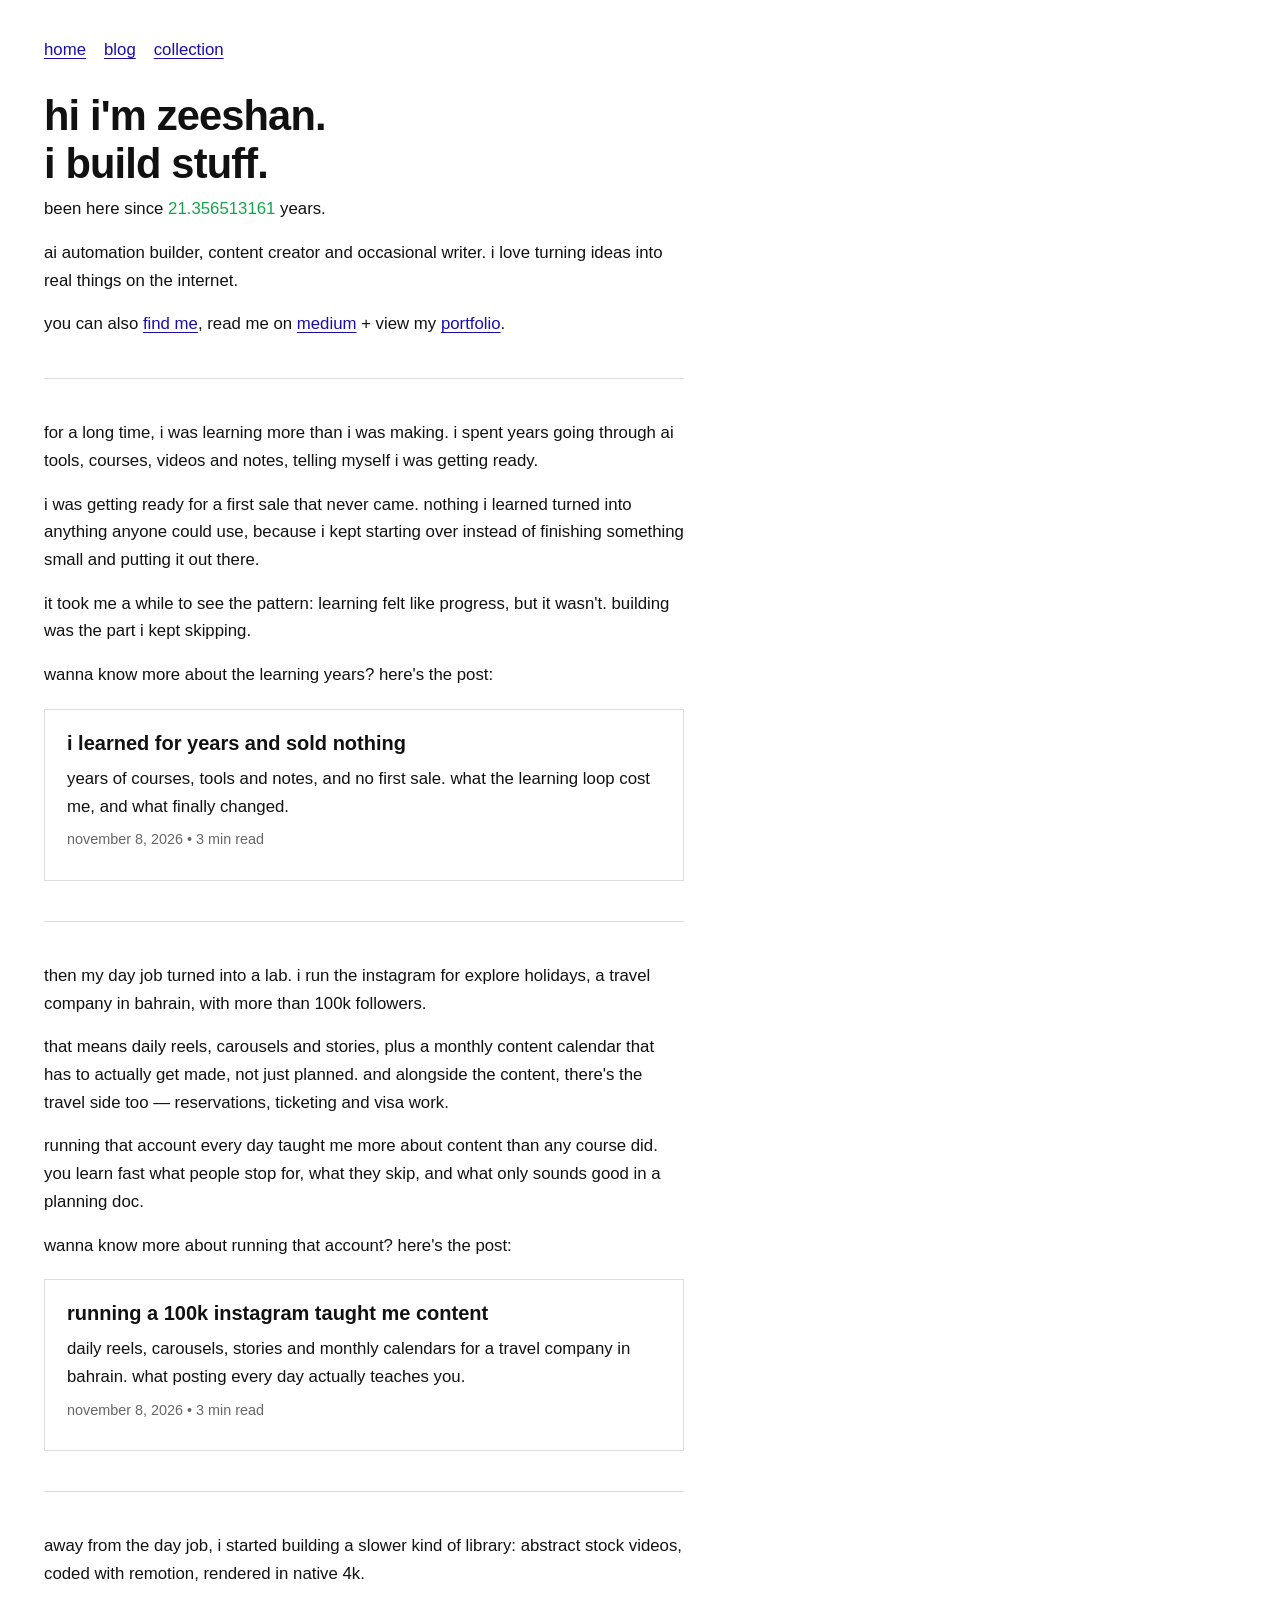
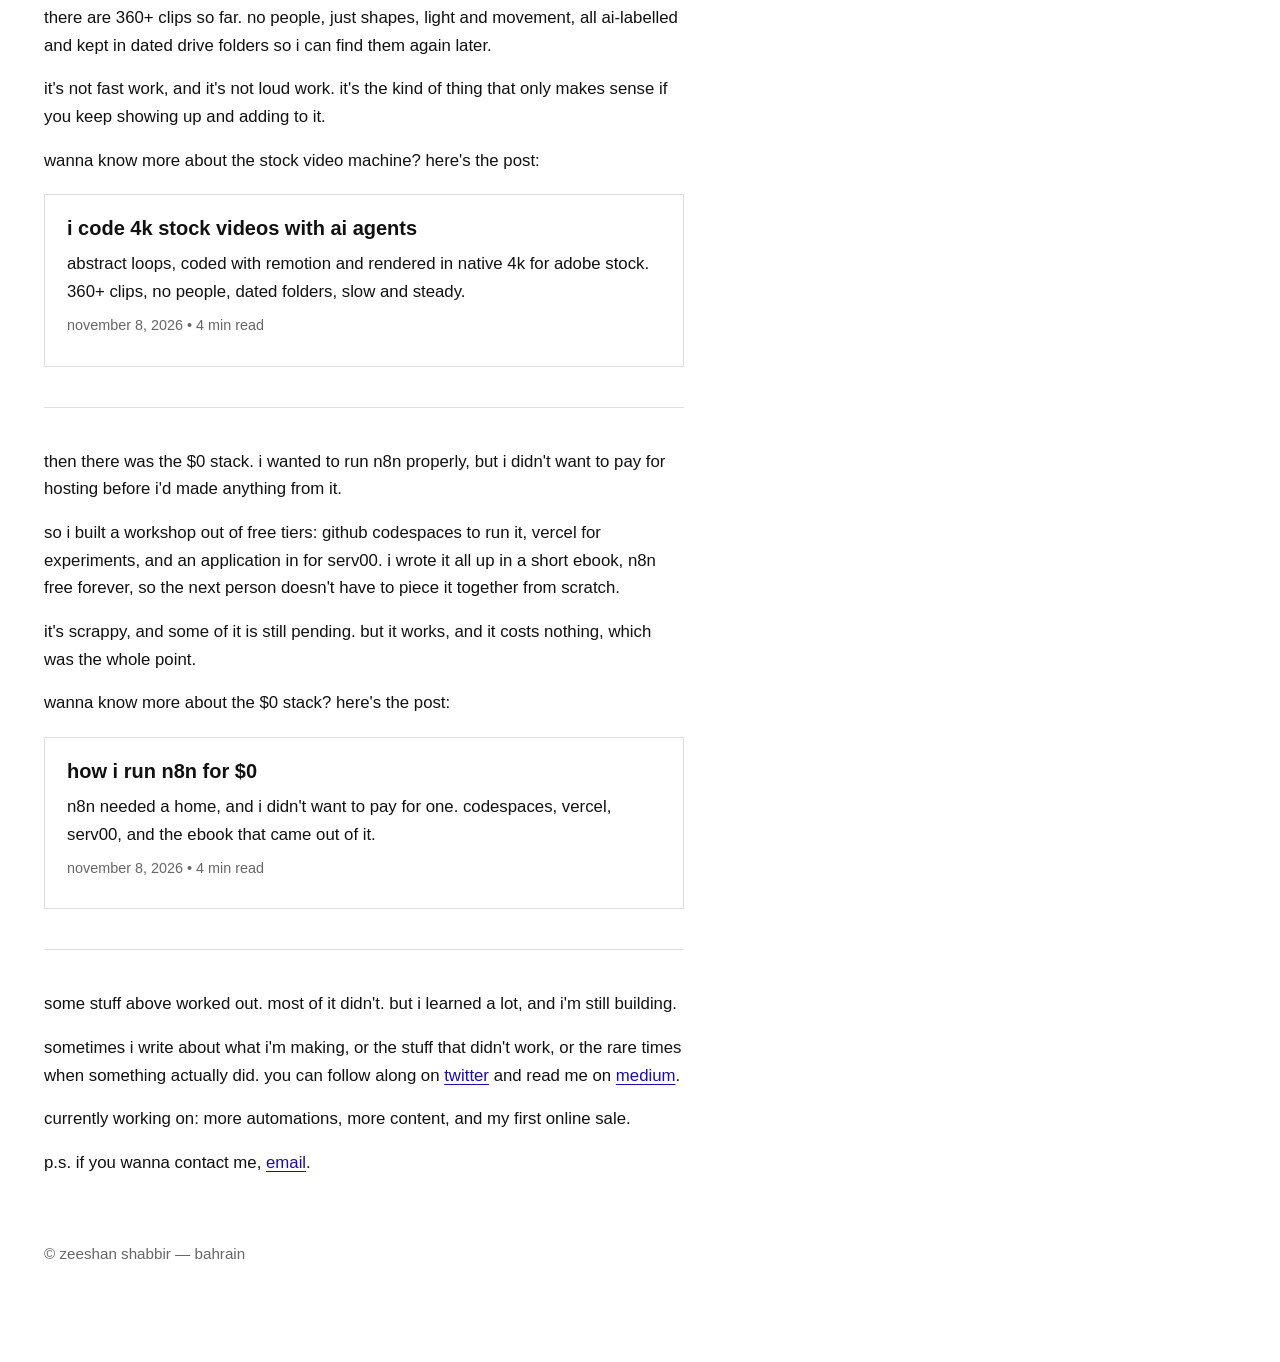
==== index.html @ 3b6a7f79 "Add Medium link (mzeesx.medium.com) to home find-me and contact lines Updated links to include Mediu" ====
<!DOCTYPE html>
<html lang="en">
<head>
<meta charset="utf-8">
<meta name="viewport" content="width=device-width, initial-scale=1">
<title>Zeeshan Shabbir — I build stuff.</title>
<meta name="description" content="Zeeshan Shabbir — ai automation builder, content creator and occasional writer. I love turning ideas into real things on the internet.">
<style>
body{margin:0;background:#fff;color:#111;font-family:-apple-system,BlinkMacSystemFont,"Segoe UI",Helvetica,Arial,sans-serif;line-height:1.65;}
nav{max-width:640px;padding:36px 24px 0 44px;font-size:1.05rem;}
nav a{color:#1a0dab;margin-right:18px;}
main{max-width:640px;padding:28px 24px 96px 44px;}
h1{font-size:2.6rem;line-height:1.15;margin:0 0 8px;letter-spacing:-0.02em;}
h2{font-size:1.25rem;margin:0 0 8px;line-height:1.35;}
p{margin:0 0 16px;font-size:1.05rem;}
a{color:#1a0dab;text-underline-offset:3px;}
a:hover{color:#555;}
.age{color:#16a34a;}
hr{border:none;border-top:1px solid #ddd;margin:40px 0;}
.card{display:block;border:1px solid #ddd;padding:20px 22px;margin:20px 0 8px;color:#111;text-decoration:none;}
.card:hover{border-color:#999;}
.card h2{margin:0 0 8px;}
.card p{margin:0 0 8px;}
.meta{color:#666;font-size:0.9rem;margin:0;}
footer{margin-top:64px;color:#666;font-size:0.95rem;}
@media(max-width:640px){nav,main{padding-left:24px;}}
</style>
</head>
<body>
<nav><a href="/">home</a><a href="/blog/">blog</a><a href="/collection/">collection</a></nav>
<main>
<h1>hi i'm zeeshan.<br>i build stuff.</h1>
<p>been here since <span class="age" id="age">21.277</span> years.</p>
<p>ai automation builder, content creator and occasional writer. i love turning ideas into real things on the internet.</p>
<p>you can also <a href="https://x.com/mzeesx">find me</a>, read me on <a href="https://mzeesx.medium.com">medium</a> + view my <a href="/collection/">portfolio</a>.</p>
<hr>
<p>for a long time, i was learning more than i was making. i spent years going through ai tools, courses, videos and notes, telling myself i was getting ready.</p>
<p>i was getting ready for a first sale that never came. nothing i learned turned into anything anyone could use, because i kept starting over instead of finishing something small and putting it out there.</p>
<p>it took me a while to see the pattern: learning felt like progress, but it wasn't. building was the part i kept skipping.</p>
<p>wanna know more about the learning years? here's the post:</p>
<a class="card" href="/blog/i-learned-for-years-and-sold-nothing/">
<h2>i learned for years and sold nothing</h2>
<p>years of courses, tools and notes, and no first sale. what the learning loop cost me, and what finally changed.</p>
<p class="meta">november 8, 2026 &bull; 3 min read</p>
</a>
<hr>
<p>then my day job turned into a lab. i run the instagram for explore holidays, a travel company in bahrain, with more than 100k followers.</p>
<p>that means daily reels, carousels and stories, plus a monthly content calendar that has to actually get made, not just planned. and alongside the content, there's the travel side too — reservations, ticketing and visa work.</p>
<p>running that account every day taught me more about content than any course did. you learn fast what people stop for, what they skip, and what only sounds good in a planning doc.</p>
<p>wanna know more about running that account? here's the post:</p>
<a class="card" href="/blog/running-a-100k-instagram-taught-me-content/">
<h2>running a 100k instagram taught me content</h2>
<p>daily reels, carousels, stories and monthly calendars for a travel company in bahrain. what posting every day actually teaches you.</p>
<p class="meta">november 8, 2026 &bull; 3 min read</p>
</a>
<hr>
<p>away from the day job, i started building a slower kind of library: abstract stock videos, coded with remotion, rendered in native 4k.</p>
<p>there are 360+ clips so far. no people, just shapes, light and movement, all ai-labelled and kept in dated drive folders so i can find them again later.</p>
<p>it's not fast work, and it's not loud work. it's the kind of thing that only makes sense if you keep showing up and adding to it.</p>
<p>wanna know more about the stock video machine? here's the post:</p>
<a class="card" href="/blog/i-code-4k-stock-videos-with-ai-agents/">
<h2>i code 4k stock videos with ai agents</h2>
<p>abstract loops, coded with remotion and rendered in native 4k for adobe stock. 360+ clips, no people, dated folders, slow and steady.</p>
<p class="meta">november 8, 2026 &bull; 4 min read</p>
</a>
<hr>
<p>then there was the $0 stack. i wanted to run n8n properly, but i didn't want to pay for hosting before i'd made anything from it.</p>
<p>so i built a workshop out of free tiers: github codespaces to run it, vercel for experiments, and an application in for serv00. i wrote it all up in a short ebook, n8n free forever, so the next person doesn't have to piece it together from scratch.</p>
<p>it's scrappy, and some of it is still pending. but it works, and it costs nothing, which was the whole point.</p>
<p>wanna know more about the $0 stack? here's the post:</p>
<a class="card" href="/blog/how-i-run-n8n-for-0/">
<h2>how i run n8n for $0</h2>
<p>n8n needed a home, and i didn't want to pay for one. codespaces, vercel, serv00, and the ebook that came out of it.</p>
<p class="meta">november 8, 2026 &bull; 4 min read</p>
</a>
<hr>
<p>some stuff above worked out. most of it didn't. but i learned a lot, and i'm still building.</p>
<p>sometimes i write about what i'm making, or the stuff that didn't work, or the rare times when something actually did. you can follow along on <a href="https://x.com/mzeesx">twitter</a> and read me on <a href="https://mzeesx.medium.com">medium</a>.</p>
<p>currently working on: more automations, more content, and my first online sale.</p>
<p>p.s. if you wanna contact me, <a href="mailto:collabwithmzeesx@gmail.com">email</a>.</p>
<footer>&copy; zeeshan shabbir &mdash; bahrain</footer>
</main>
<script>
var birth=new Date('2005-07-29T00:00:00');
function tick(){var y=(Date.now()-birth.getTime())/(1000*60*60*24*365.2425);document.getElementById('age').textContent=y.toFixed(9);}
tick();setInterval(tick,100);
</script>
</body>
</html>
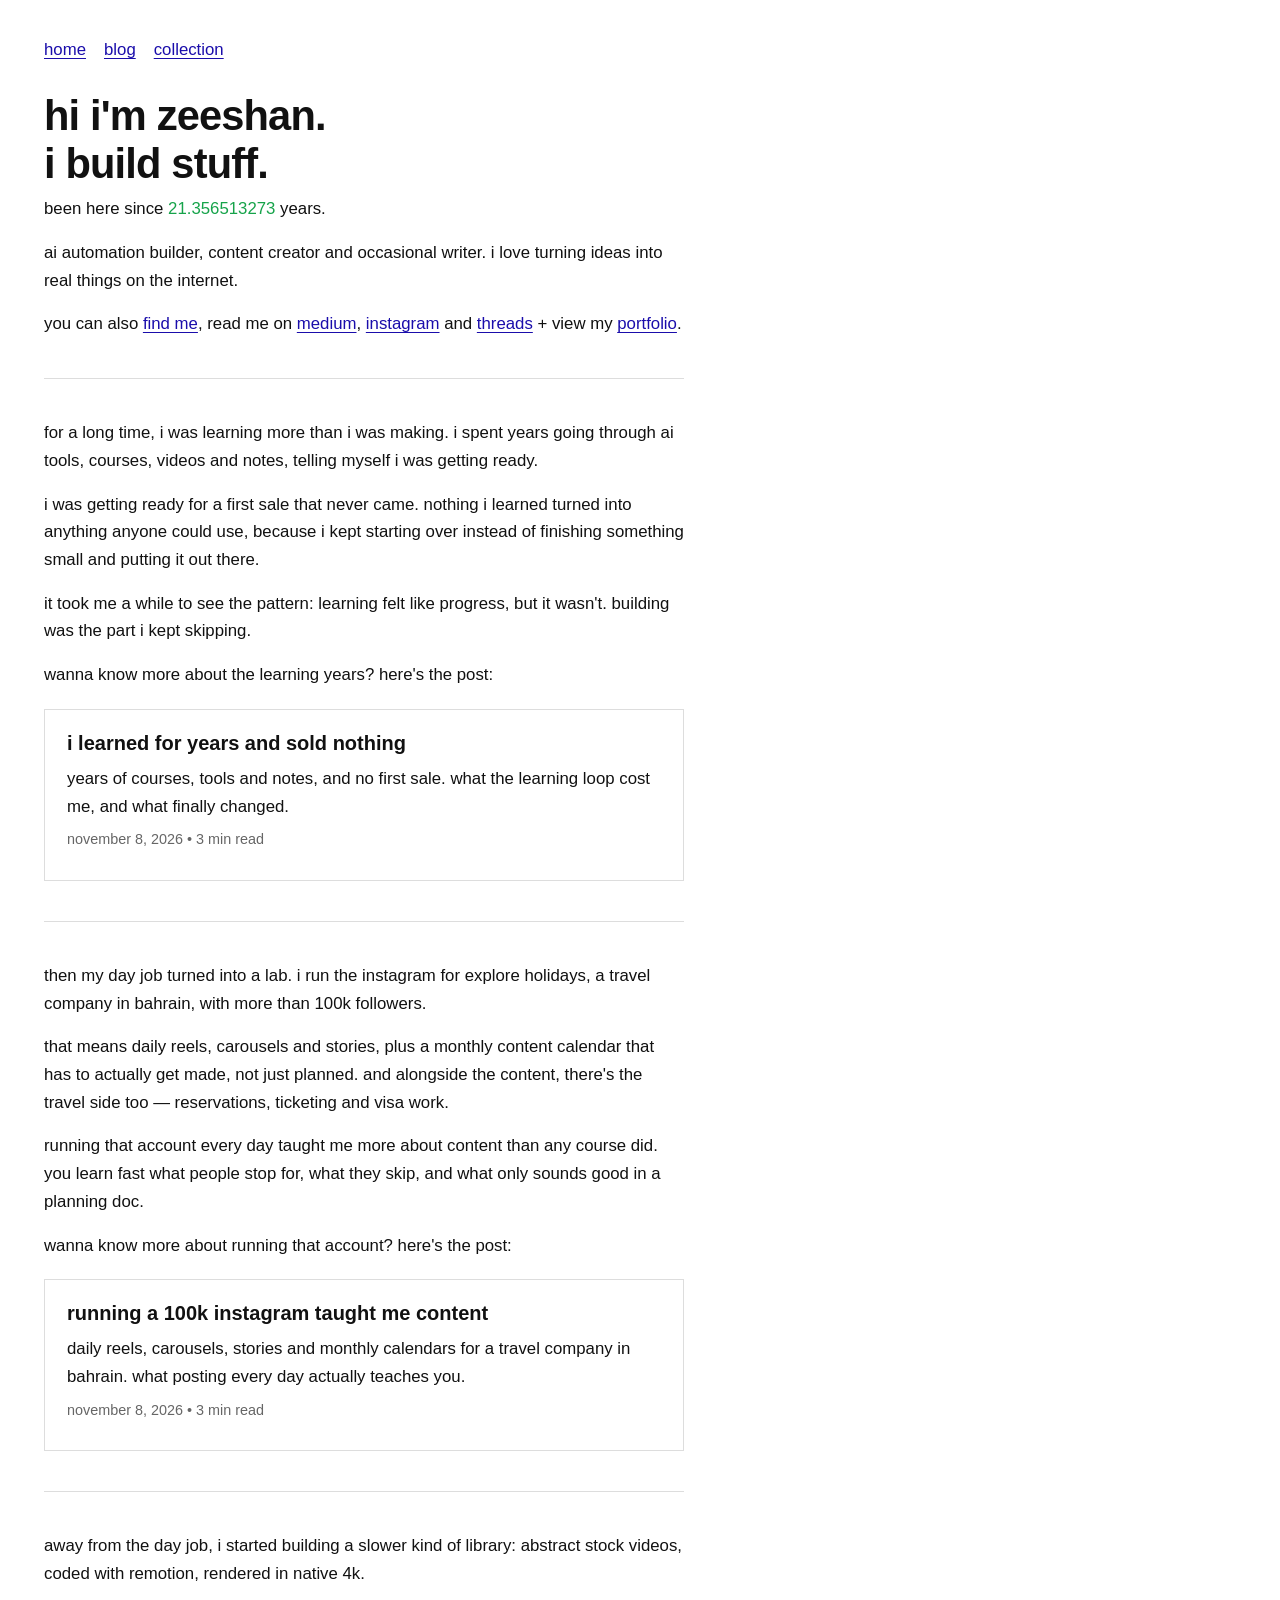
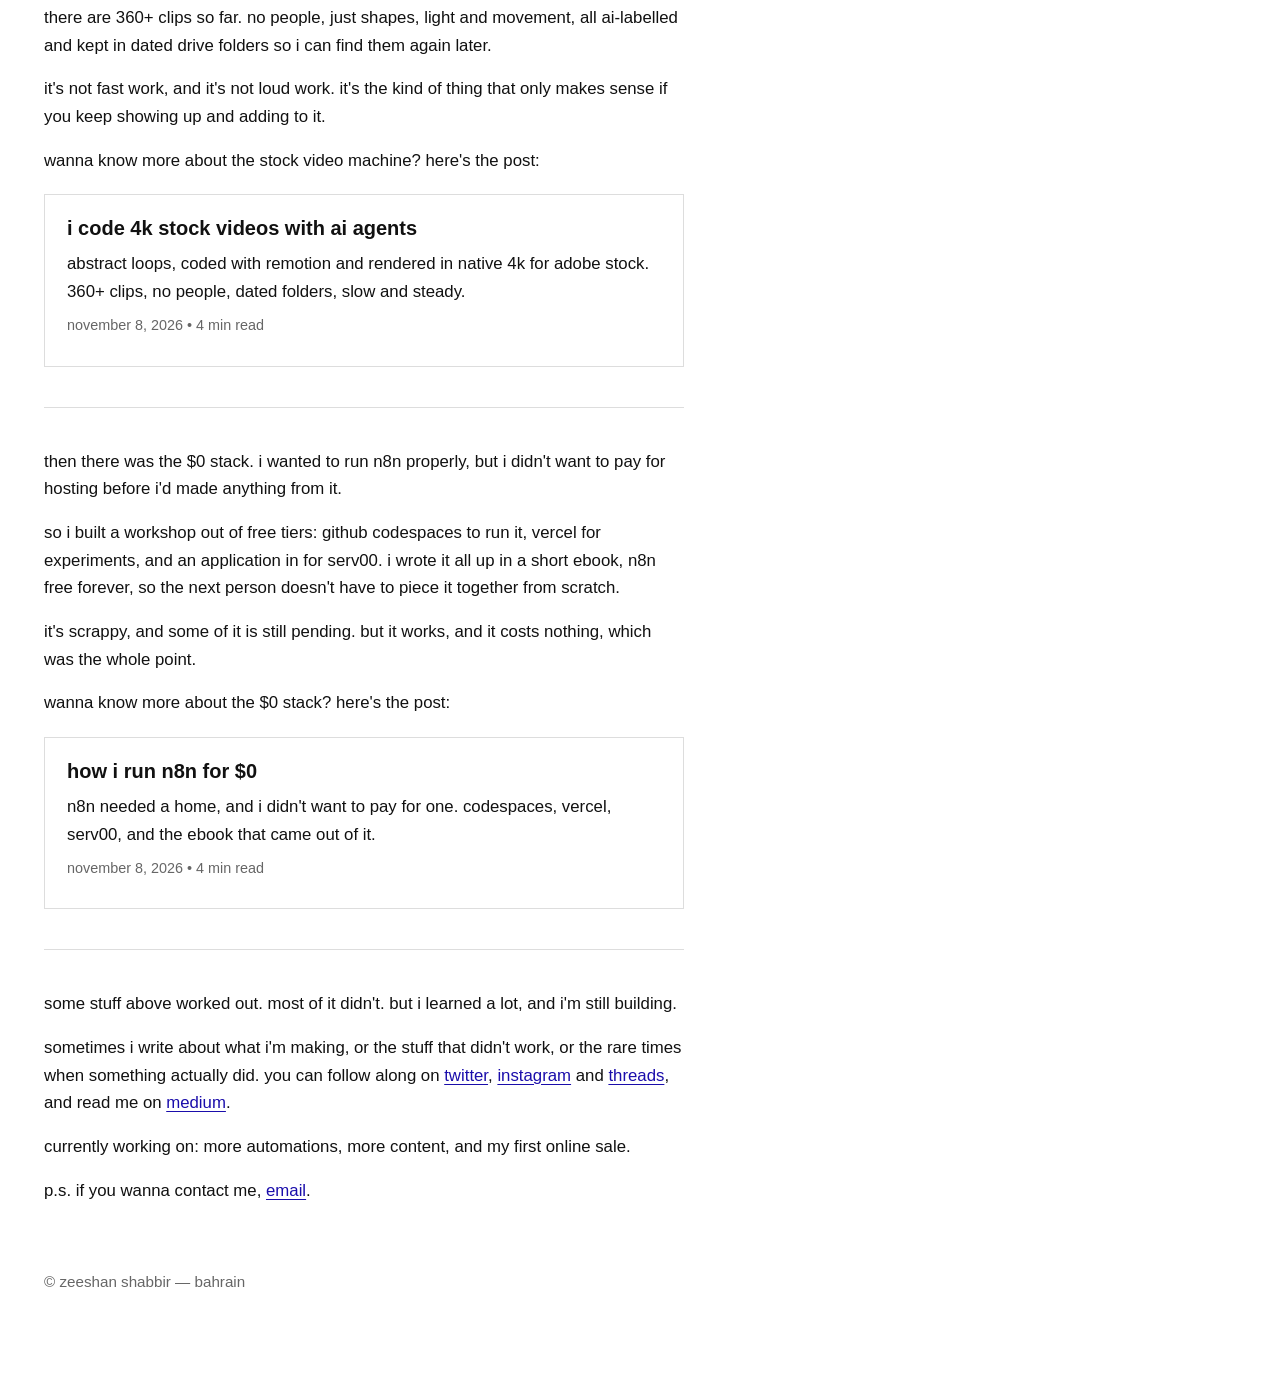
==== commit ca6a2367: "Add Instagram and Threads links to home find-me and follow lines Updated links in the content sectio" ====
--- a/index.html
+++ b/index.html
@@ -32,7 +32,7 @@
 <h1>hi i'm zeeshan.<br>i build stuff.</h1>
 <p>been here since <span class="age" id="age">21.277</span> years.</p>
 <p>ai automation builder, content creator and occasional writer. i love turning ideas into real things on the internet.</p>
-<p>you can also <a href="https://x.com/mzeesx">find me</a>, read me on <a href="https://mzeesx.medium.com">medium</a> + view my <a href="/collection/">portfolio</a>.</p>
+<p>you can also <a href="https://x.com/mzeesx">find me</a>, read me on <a href="https://mzeesx.medium.com">medium</a>, <a href="https://www.instagram.com/adrianvalethoughts">instagram</a> and <a href="https://www.threads.com/@adrianvalethoughts">threads</a> + view my <a href="/collection/">portfolio</a>.</p>
 <hr>
 <p>for a long time, i was learning more than i was making. i spent years going through ai tools, courses, videos and notes, telling myself i was getting ready.</p>
 <p>i was getting ready for a first sale that never came. nothing i learned turned into anything anyone could use, because i kept starting over instead of finishing something small and putting it out there.</p>
@@ -75,7 +75,7 @@
 </a>
 <hr>
 <p>some stuff above worked out. most of it didn't. but i learned a lot, and i'm still building.</p>
-<p>sometimes i write about what i'm making, or the stuff that didn't work, or the rare times when something actually did. you can follow along on <a href="https://x.com/mzeesx">twitter</a> and read me on <a href="https://mzeesx.medium.com">medium</a>.</p>
+<p>sometimes i write about what i'm making, or the stuff that didn't work, or the rare times when something actually did. you can follow along on <a href="https://x.com/mzeesx">twitter</a>, <a href="https://www.instagram.com/adrianvalethoughts">instagram</a> and <a href="https://www.threads.com/@adrianvalethoughts">threads</a>, and read me on <a href="https://mzeesx.medium.com">medium</a>.</p>
 <p>currently working on: more automations, more content, and my first online sale.</p>
 <p>p.s. if you wanna contact me, <a href="mailto:collabwithmzeesx@gmail.com">email</a>.</p>
 <footer>&copy; zeeshan shabbir &mdash; bahrain</footer>
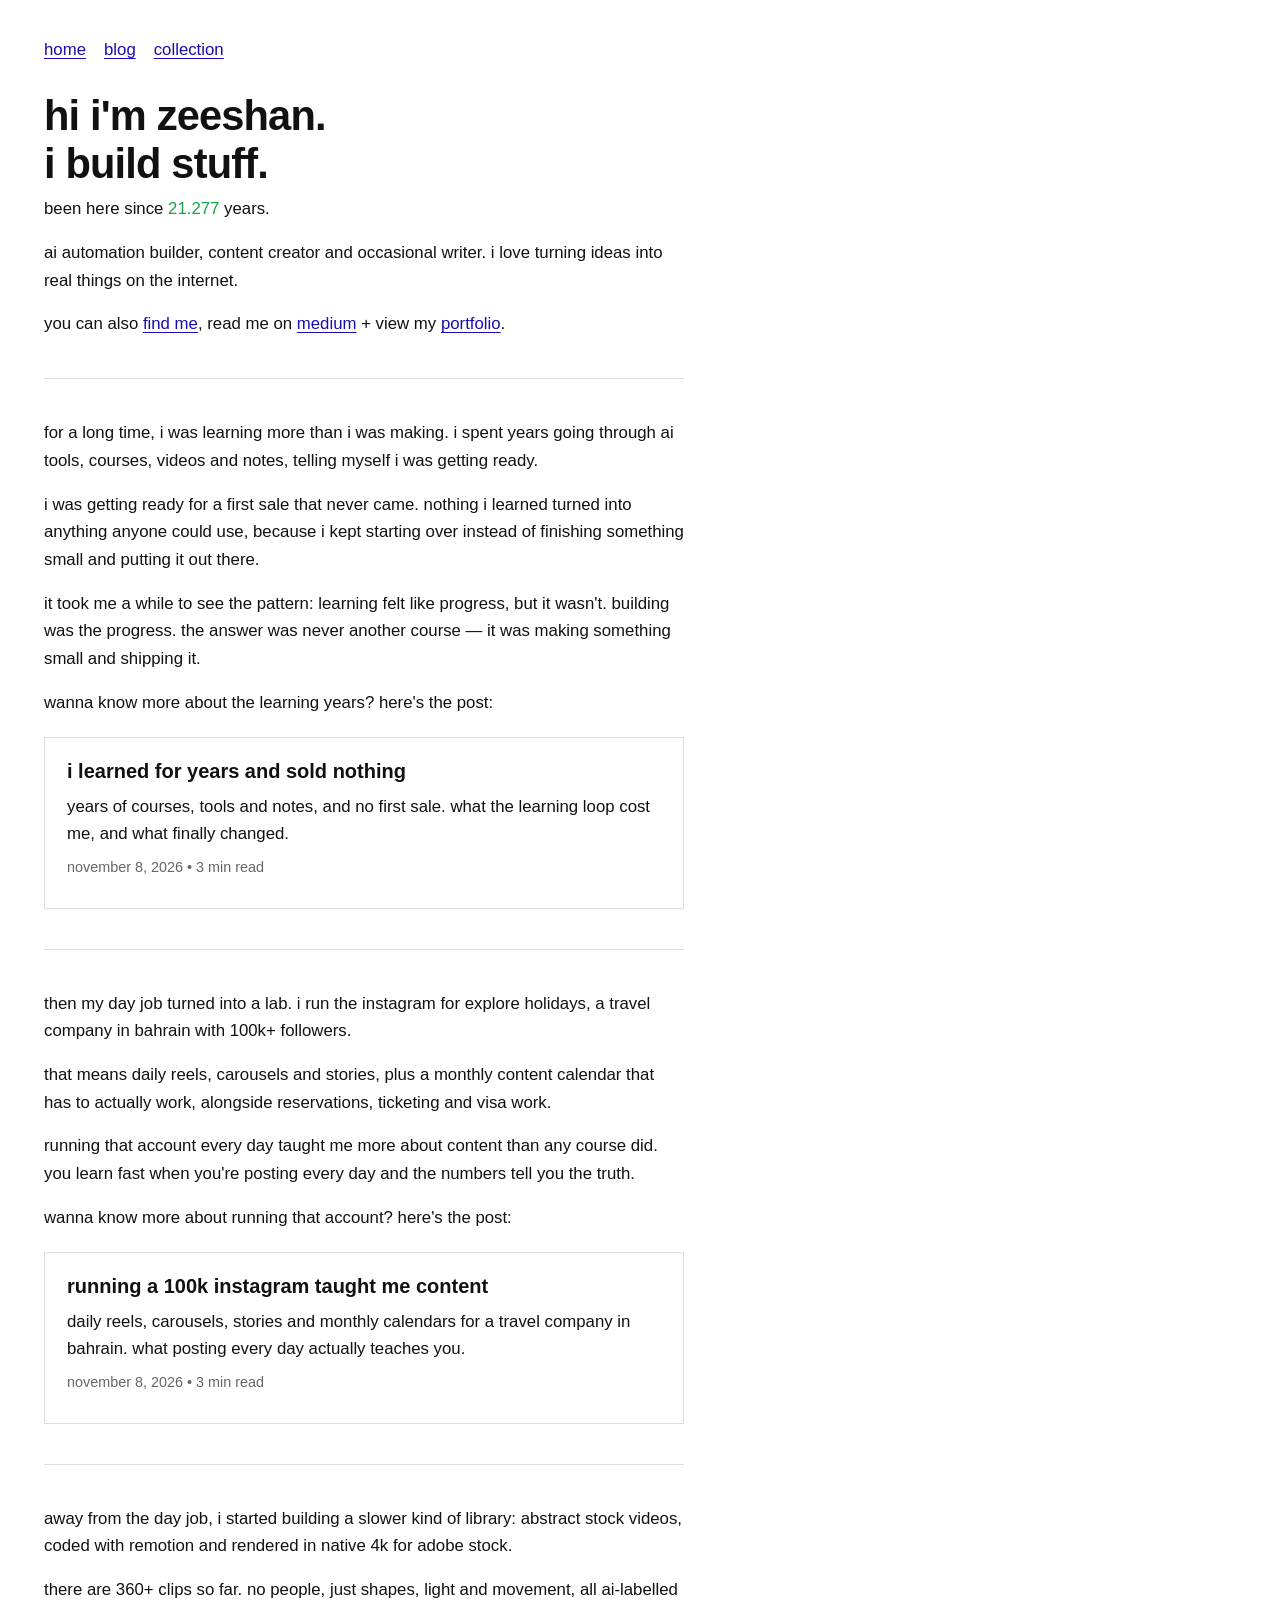
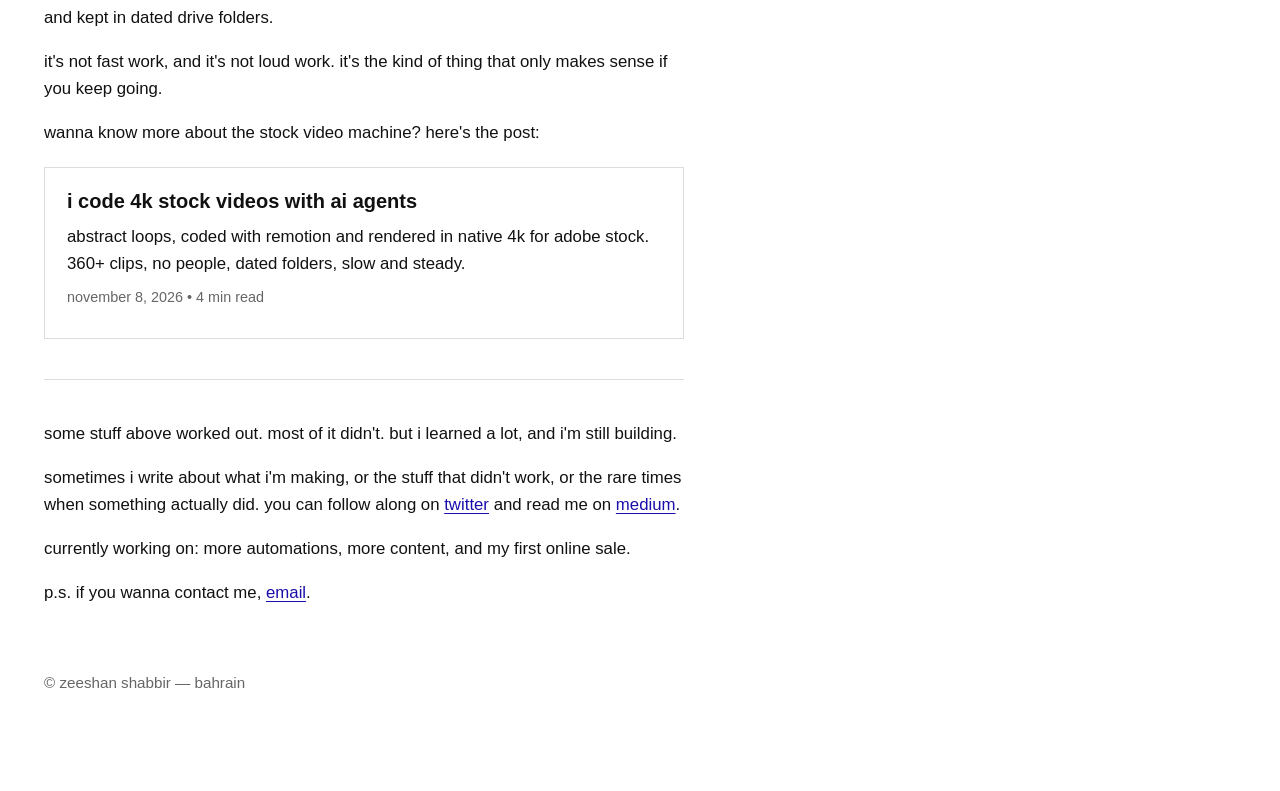
==== commit 39c1e55c: "Remove Instagram and Threads links from home page Updated HTML content and improved age calculation " ====
--- a/index.html
+++ b/index.html
@@ -5,6 +5,7 @@
 <meta name="viewport" content="width=device-width, initial-scale=1">
 <title>Zeeshan Shabbir — I build stuff.</title>
 <meta name="description" content="Zeeshan Shabbir — ai automation builder, content creator and occasional writer. I love turning ideas into real things on the internet.">
+<link rel="icon" type="image/svg+xml" href="/favicon.svg">
 <style>
 body{margin:0;background:#fff;color:#111;font-family:-apple-system,BlinkMacSystemFont,"Segoe UI",Helvetica,Arial,sans-serif;line-height:1.65;}
 nav{max-width:640px;padding:36px 24px 0 44px;font-size:1.05rem;}
@@ -32,11 +33,11 @@
 <h1>hi i'm zeeshan.<br>i build stuff.</h1>
 <p>been here since <span class="age" id="age">21.277</span> years.</p>
 <p>ai automation builder, content creator and occasional writer. i love turning ideas into real things on the internet.</p>
-<p>you can also <a href="https://x.com/mzeesx">find me</a>, read me on <a href="https://mzeesx.medium.com">medium</a>, <a href="https://www.instagram.com/adrianvalethoughts">instagram</a> and <a href="https://www.threads.com/@adrianvalethoughts">threads</a> + view my <a href="/collection/">portfolio</a>.</p>
+<p>you can also <a href="https://x.com/mzeesx">find me</a>, read me on <a href="https://mzeesx.medium.com">medium</a> + view my <a href="/collection/">portfolio</a>.</p>
 <hr>
 <p>for a long time, i was learning more than i was making. i spent years going through ai tools, courses, videos and notes, telling myself i was getting ready.</p>
 <p>i was getting ready for a first sale that never came. nothing i learned turned into anything anyone could use, because i kept starting over instead of finishing something small and putting it out there.</p>
-<p>it took me a while to see the pattern: learning felt like progress, but it wasn't. building was the part i kept skipping.</p>
+<p>it took me a while to see the pattern: learning felt like progress, but it wasn't. building was the progress. the answer was never another course — it was making something small and shipping it.</p>
 <p>wanna know more about the learning years? here's the post:</p>
 <a class="card" href="/blog/i-learned-for-years-and-sold-nothing/">
 <h2>i learned for years and sold nothing</h2>
@@ -44,9 +45,9 @@
 <p class="meta">november 8, 2026 &bull; 3 min read</p>
 </a>
 <hr>
-<p>then my day job turned into a lab. i run the instagram for explore holidays, a travel company in bahrain, with more than 100k followers.</p>
-<p>that means daily reels, carousels and stories, plus a monthly content calendar that has to actually get made, not just planned. and alongside the content, there's the travel side too — reservations, ticketing and visa work.</p>
-<p>running that account every day taught me more about content than any course did. you learn fast what people stop for, what they skip, and what only sounds good in a planning doc.</p>
+<p>then my day job turned into a lab. i run the instagram for explore holidays, a travel company in bahrain with 100k+ followers.</p>
+<p>that means daily reels, carousels and stories, plus a monthly content calendar that has to actually work, alongside reservations, ticketing and visa work.</p>
+<p>running that account every day taught me more about content than any course did. you learn fast when you're posting every day and the numbers tell you the truth.</p>
 <p>wanna know more about running that account? here's the post:</p>
 <a class="card" href="/blog/running-a-100k-instagram-taught-me-content/">
 <h2>running a 100k instagram taught me content</h2>
@@ -54,9 +55,9 @@
 <p class="meta">november 8, 2026 &bull; 3 min read</p>
 </a>
 <hr>
-<p>away from the day job, i started building a slower kind of library: abstract stock videos, coded with remotion, rendered in native 4k.</p>
-<p>there are 360+ clips so far. no people, just shapes, light and movement, all ai-labelled and kept in dated drive folders so i can find them again later.</p>
-<p>it's not fast work, and it's not loud work. it's the kind of thing that only makes sense if you keep showing up and adding to it.</p>
+<p>away from the day job, i started building a slower kind of library: abstract stock videos, coded with remotion and rendered in native 4k for adobe stock.</p>
+<p>there are 360+ clips so far. no people, just shapes, light and movement, all ai-labelled and kept in dated drive folders.</p>
+<p>it's not fast work, and it's not loud work. it's the kind of thing that only makes sense if you keep going.</p>
 <p>wanna know more about the stock video machine? here's the post:</p>
 <a class="card" href="/blog/i-code-4k-stock-videos-with-ai-agents/">
 <h2>i code 4k stock videos with ai agents</h2>
@@ -64,26 +65,16 @@
 <p class="meta">november 8, 2026 &bull; 4 min read</p>
 </a>
 <hr>
-<p>then there was the $0 stack. i wanted to run n8n properly, but i didn't want to pay for hosting before i'd made anything from it.</p>
-<p>so i built a workshop out of free tiers: github codespaces to run it, vercel for experiments, and an application in for serv00. i wrote it all up in a short ebook, n8n free forever, so the next person doesn't have to piece it together from scratch.</p>
-<p>it's scrappy, and some of it is still pending. but it works, and it costs nothing, which was the whole point.</p>
-<p>wanna know more about the $0 stack? here's the post:</p>
-<a class="card" href="/blog/how-i-run-n8n-for-0/">
-<h2>how i run n8n for $0</h2>
-<p>n8n needed a home, and i didn't want to pay for one. codespaces, vercel, serv00, and the ebook that came out of it.</p>
-<p class="meta">november 8, 2026 &bull; 4 min read</p>
-</a>
-<hr>
 <p>some stuff above worked out. most of it didn't. but i learned a lot, and i'm still building.</p>
-<p>sometimes i write about what i'm making, or the stuff that didn't work, or the rare times when something actually did. you can follow along on <a href="https://x.com/mzeesx">twitter</a>, <a href="https://www.instagram.com/adrianvalethoughts">instagram</a> and <a href="https://www.threads.com/@adrianvalethoughts">threads</a>, and read me on <a href="https://mzeesx.medium.com">medium</a>.</p>
+<p>sometimes i write about what i'm making, or the stuff that didn't work, or the rare times when something actually did. you can follow along on <a href="https://x.com/mzeesx">twitter</a> and read me on <a href="https://mzeesx.medium.com">medium</a>.</p>
 <p>currently working on: more automations, more content, and my first online sale.</p>
 <p>p.s. if you wanna contact me, <a href="mailto:collabwithmzeesx@gmail.com">email</a>.</p>
 <footer>&copy; zeeshan shabbir &mdash; bahrain</footer>
 </main>
 <script>
-var birth=new Date('2005-07-29T00:00:00');
-function tick(){var y=(Date.now()-birth.getTime())/(1000*60*60*24*365.2425);document.getElementById('age').textContent=y.toFixed(9);}
-tick();setInterval(tick,100);
+const start=Date.now();
+function tick(){const years=(Date.now()-start)/31557600000+21.277;document.getElementById('age').textContent=years.toFixed(3);}
+tick();setInterval(tick,50);
 </script>
 </body>
 </html>
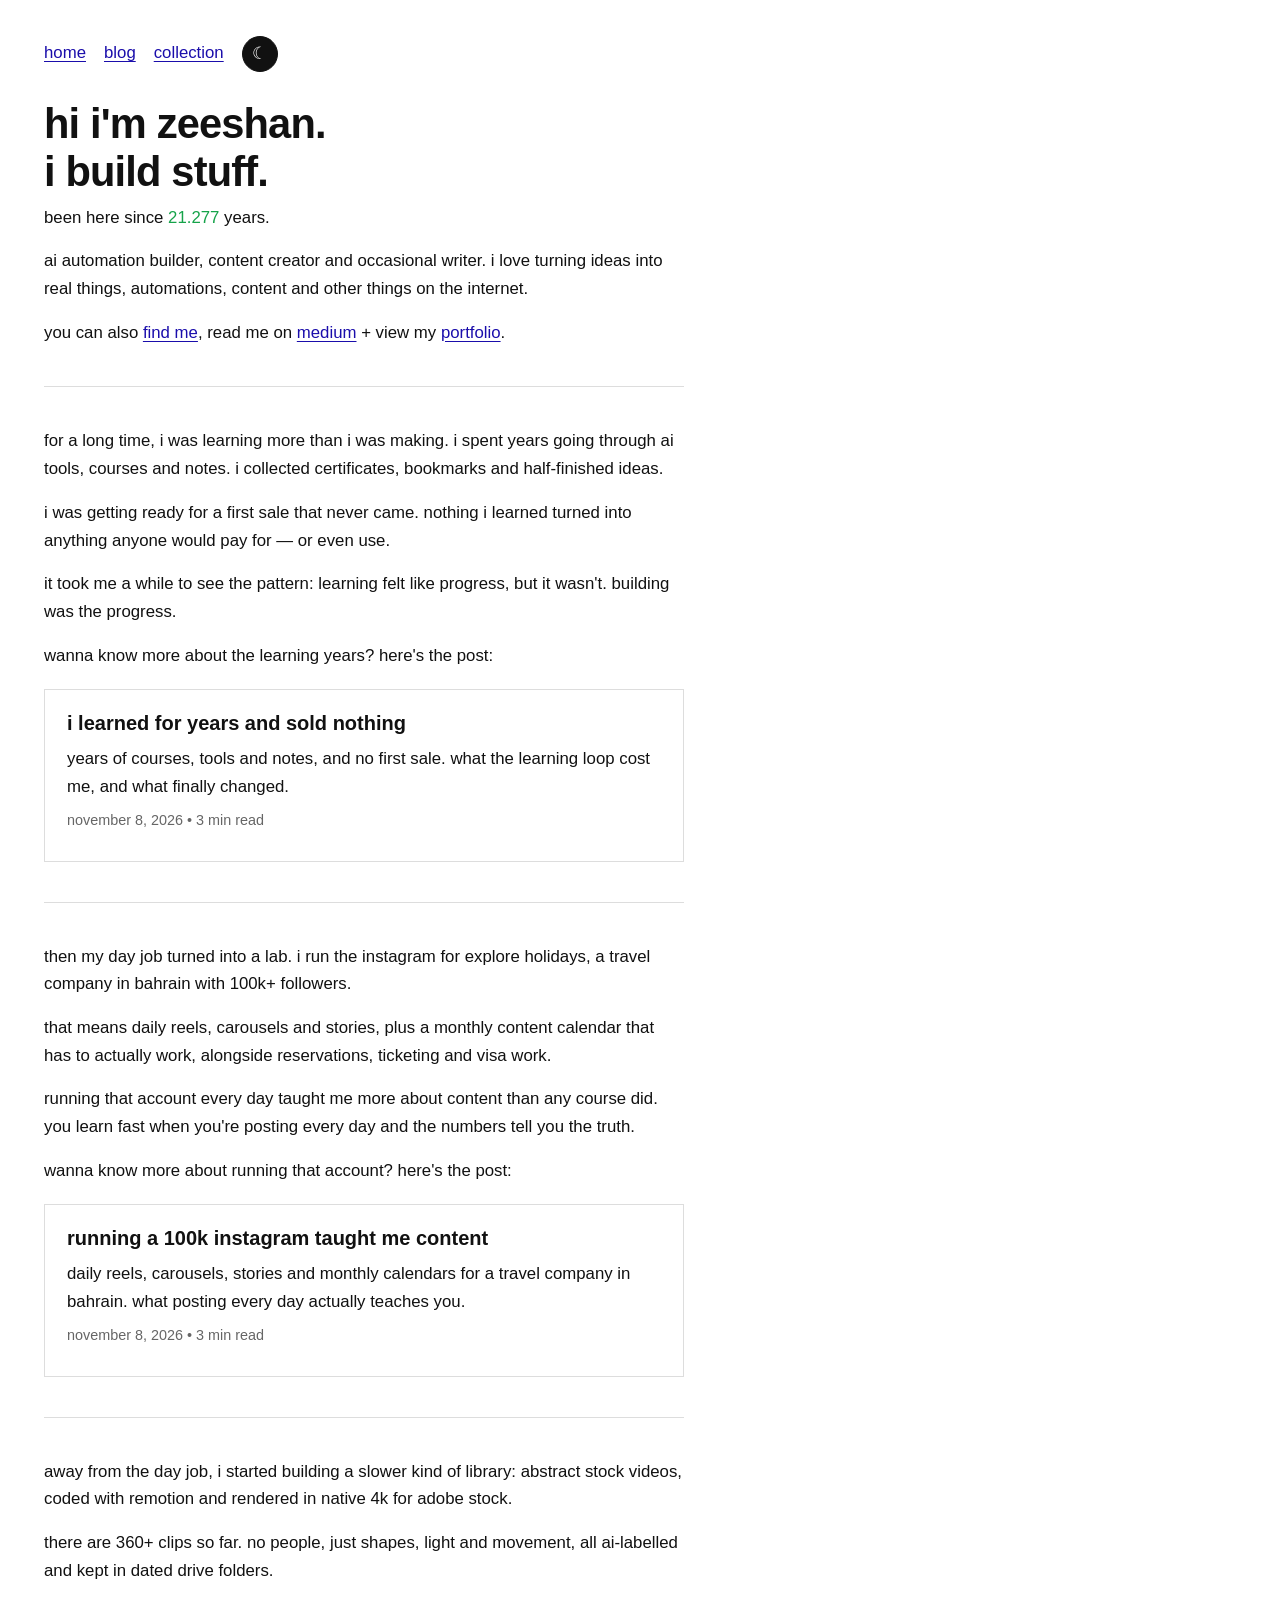
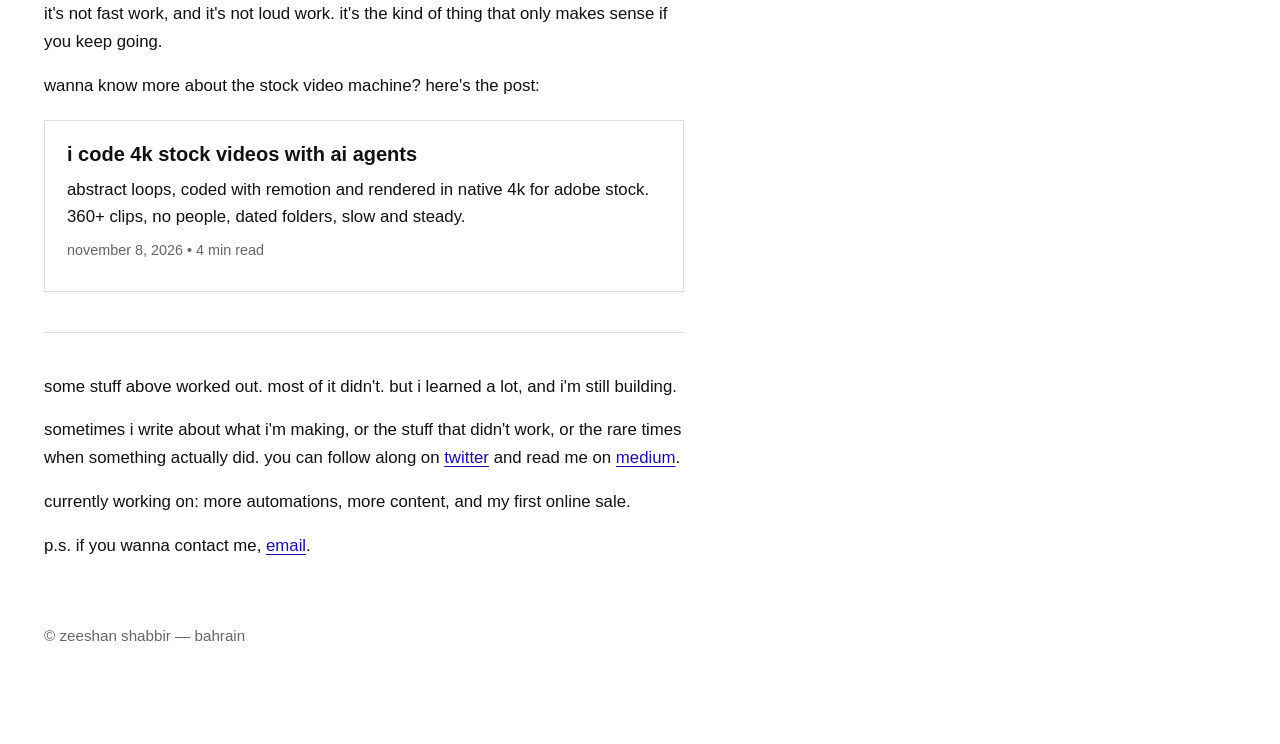
==== commit 68018984: "Add dark mode to home page (shared style.css, theme.js, nav toggle) Updated meta tags for charset an" ====
--- a/index.html
+++ b/index.html
@@ -1,43 +1,25 @@
 <!DOCTYPE html>
 <html lang="en">
 <head>
-<meta charset="utf-8">
-<meta name="viewport" content="width=device-width, initial-scale=1">
+<meta charset="UTF-8">
+<meta name="viewport" content="width=device-width, initial-scale=1.0">
 <title>Zeeshan Shabbir — I build stuff.</title>
-<meta name="description" content="Zeeshan Shabbir — ai automation builder, content creator and occasional writer. I love turning ideas into real things on the internet.">
+<meta name="description" content="Zeeshan Shabbir — AI automation builder and content creator.">
 <link rel="icon" type="image/svg+xml" href="/favicon.svg">
-<style>
-body{margin:0;background:#fff;color:#111;font-family:-apple-system,BlinkMacSystemFont,"Segoe UI",Helvetica,Arial,sans-serif;line-height:1.65;}
-nav{max-width:640px;padding:36px 24px 0 44px;font-size:1.05rem;}
-nav a{color:#1a0dab;margin-right:18px;}
-main{max-width:640px;padding:28px 24px 96px 44px;}
-h1{font-size:2.6rem;line-height:1.15;margin:0 0 8px;letter-spacing:-0.02em;}
-h2{font-size:1.25rem;margin:0 0 8px;line-height:1.35;}
-p{margin:0 0 16px;font-size:1.05rem;}
-a{color:#1a0dab;text-underline-offset:3px;}
-a:hover{color:#555;}
-.age{color:#16a34a;}
-hr{border:none;border-top:1px solid #ddd;margin:40px 0;}
-.card{display:block;border:1px solid #ddd;padding:20px 22px;margin:20px 0 8px;color:#111;text-decoration:none;}
-.card:hover{border-color:#999;}
-.card h2{margin:0 0 8px;}
-.card p{margin:0 0 8px;}
-.meta{color:#666;font-size:0.9rem;margin:0;}
-footer{margin-top:64px;color:#666;font-size:0.95rem;}
-@media(max-width:640px){nav,main{padding-left:24px;}}
-</style>
+<link rel="stylesheet" href="/style.css">
+<script src="/theme.js"></script>
 </head>
 <body>
-<nav><a href="/">home</a><a href="/blog/">blog</a><a href="/collection/">collection</a></nav>
+<nav><a href="/">home</a><a href="/blog/">blog</a><a href="/collection/">collection</a><button id="theme-toggle" class="theme-toggle" type="button" aria-label="Switch to dark mode">&#9786;</button></nav>
 <main>
 <h1>hi i'm zeeshan.<br>i build stuff.</h1>
 <p>been here since <span class="age" id="age">21.277</span> years.</p>
-<p>ai automation builder, content creator and occasional writer. i love turning ideas into real things on the internet.</p>
+<p>ai automation builder, content creator and occasional writer. i love turning ideas into real things, automations, content and other things on the internet.</p>
 <p>you can also <a href="https://x.com/mzeesx">find me</a>, read me on <a href="https://mzeesx.medium.com">medium</a> + view my <a href="/collection/">portfolio</a>.</p>
 <hr>
-<p>for a long time, i was learning more than i was making. i spent years going through ai tools, courses, videos and notes, telling myself i was getting ready.</p>
-<p>i was getting ready for a first sale that never came. nothing i learned turned into anything anyone could use, because i kept starting over instead of finishing something small and putting it out there.</p>
-<p>it took me a while to see the pattern: learning felt like progress, but it wasn't. building was the progress. the answer was never another course — it was making something small and shipping it.</p>
+<p>for a long time, i was learning more than i was making. i spent years going through ai tools, courses and notes. i collected certificates, bookmarks and half-finished ideas.</p>
+<p>i was getting ready for a first sale that never came. nothing i learned turned into anything anyone would pay for — or even use.</p>
+<p>it took me a while to see the pattern: learning felt like progress, but it wasn't. building was the progress.</p>
 <p>wanna know more about the learning years? here's the post:</p>
 <a class="card" href="/blog/i-learned-for-years-and-sold-nothing/">
 <h2>i learned for years and sold nothing</h2>
--- a/style.css
+++ b/style.css
@@ -0,0 +1,90 @@
+/* Shared styles — light by default, dark via prefers-color-scheme or the manual toggle (theme.js). */
+:root {
+  color-scheme: light;
+  --bg: #fff;
+  --text: #111;
+  --link: #1a0dab;
+  --link-hover: #555;
+  --muted: #666;
+  --border: #ddd;
+  --card-hover-border: #999;
+  --age: #16a34a;
+  --toggle-bg: #111;
+  --toggle-text: #fff;
+  --toggle-border: #111;
+  --toggle-hover-bg: #333;
+}
+@media (prefers-color-scheme: dark) {
+  :root {
+    color-scheme: dark;
+    --bg: #0a0a0a;
+    --text: #ededed;
+    --link: #8ab4f8;
+    --link-hover: #d0d0d0;
+    --muted: #a8a8a8;
+    --border: #2e2e2e;
+    --card-hover-border: #777;
+    --age: #4ade80;
+    --toggle-bg: #f2f2f2;
+    --toggle-text: #111;
+    --toggle-border: #f2f2f2;
+    --toggle-hover-bg: #fff;
+  }
+}
+/* A saved choice (data-theme, set by theme.js) wins over the system preference. */
+:root[data-theme="light"] {
+  color-scheme: light;
+  --bg: #fff;
+  --text: #111;
+  --link: #1a0dab;
+  --link-hover: #555;
+  --muted: #666;
+  --border: #ddd;
+  --card-hover-border: #999;
+  --age: #16a34a;
+  --toggle-bg: #111;
+  --toggle-text: #fff;
+  --toggle-border: #111;
+  --toggle-hover-bg: #333;
+}
+:root[data-theme="dark"] {
+  color-scheme: dark;
+  --bg: #0a0a0a;
+  --text: #ededed;
+  --link: #8ab4f8;
+  --link-hover: #d0d0d0;
+  --muted: #a8a8a8;
+  --border: #2e2e2e;
+  --card-hover-border: #777;
+  --age: #4ade80;
+  --toggle-bg: #f2f2f2;
+  --toggle-text: #111;
+  --toggle-border: #f2f2f2;
+  --toggle-hover-bg: #fff;
+}
+body{margin:0;background:var(--bg);color:var(--text);font-family:-apple-system,BlinkMacSystemFont,"Segoe UI",Helvetica,Arial,sans-serif;line-height:1.65;}
+nav{max-width:640px;padding:36px 24px 0 44px;font-size:1.05rem;}
+nav a{color:var(--link);margin-right:18px;}
+main{max-width:640px;padding:28px 24px 96px 44px;}
+h1{font-size:2.6rem;line-height:1.15;margin:0 0 8px;letter-spacing:-0.02em;}
+h2{font-size:1.25rem;margin:0 0 8px;line-height:1.35;}
+p{margin:0 0 16px;font-size:1.05rem;}
+a{color:var(--link);text-underline-offset:3px;}
+a:hover{color:var(--link-hover);}
+.age{color:var(--age);}
+hr{border:none;border-top:1px solid var(--border);margin:40px 0;}
+.card{display:block;border:1px solid var(--border);padding:20px 22px;margin:20px 0 8px;color:var(--text);text-decoration:none;}
+.card:hover{border-color:var(--card-hover-border);}
+.card h2{margin:0 0 8px;}
+.card p{margin:0 0 8px;}
+.meta{color:var(--muted);font-size:0.9rem;margin:0;}
+.item{border-top:1px solid var(--border);padding:20px 0;}
+.item:first-of-type{border-top:none;}
+.tag{color:var(--muted);font-size:0.9rem;}
+footer{margin-top:64px;color:var(--muted);font-size:0.95rem;}
+/* Theme toggle: a round, filled button that is dark in light mode and light in dark mode, so it stays clearly visible in both. It always shows the opposite-mode icon: moon in light mode, sun in dark mode. */
+.theme-toggle{display:inline-flex;align-items:center;justify-content:center;width:36px;height:36px;padding:0;border:1px solid var(--toggle-border);border-radius:999px;background:var(--toggle-bg);color:var(--toggle-text);font-size:1.05rem;line-height:1;cursor:pointer;vertical-align:middle;transition:background-color .15s ease,color .15s ease,transform .1s ease;}
+.theme-toggle:hover{background:var(--toggle-hover-bg);}
+.theme-toggle:focus-visible{outline:2px solid var(--link);outline-offset:2px;}
+.theme-toggle:active{transform:scale(.95);}
+@media(max-width:640px){nav,main{padding-left:24px;}}
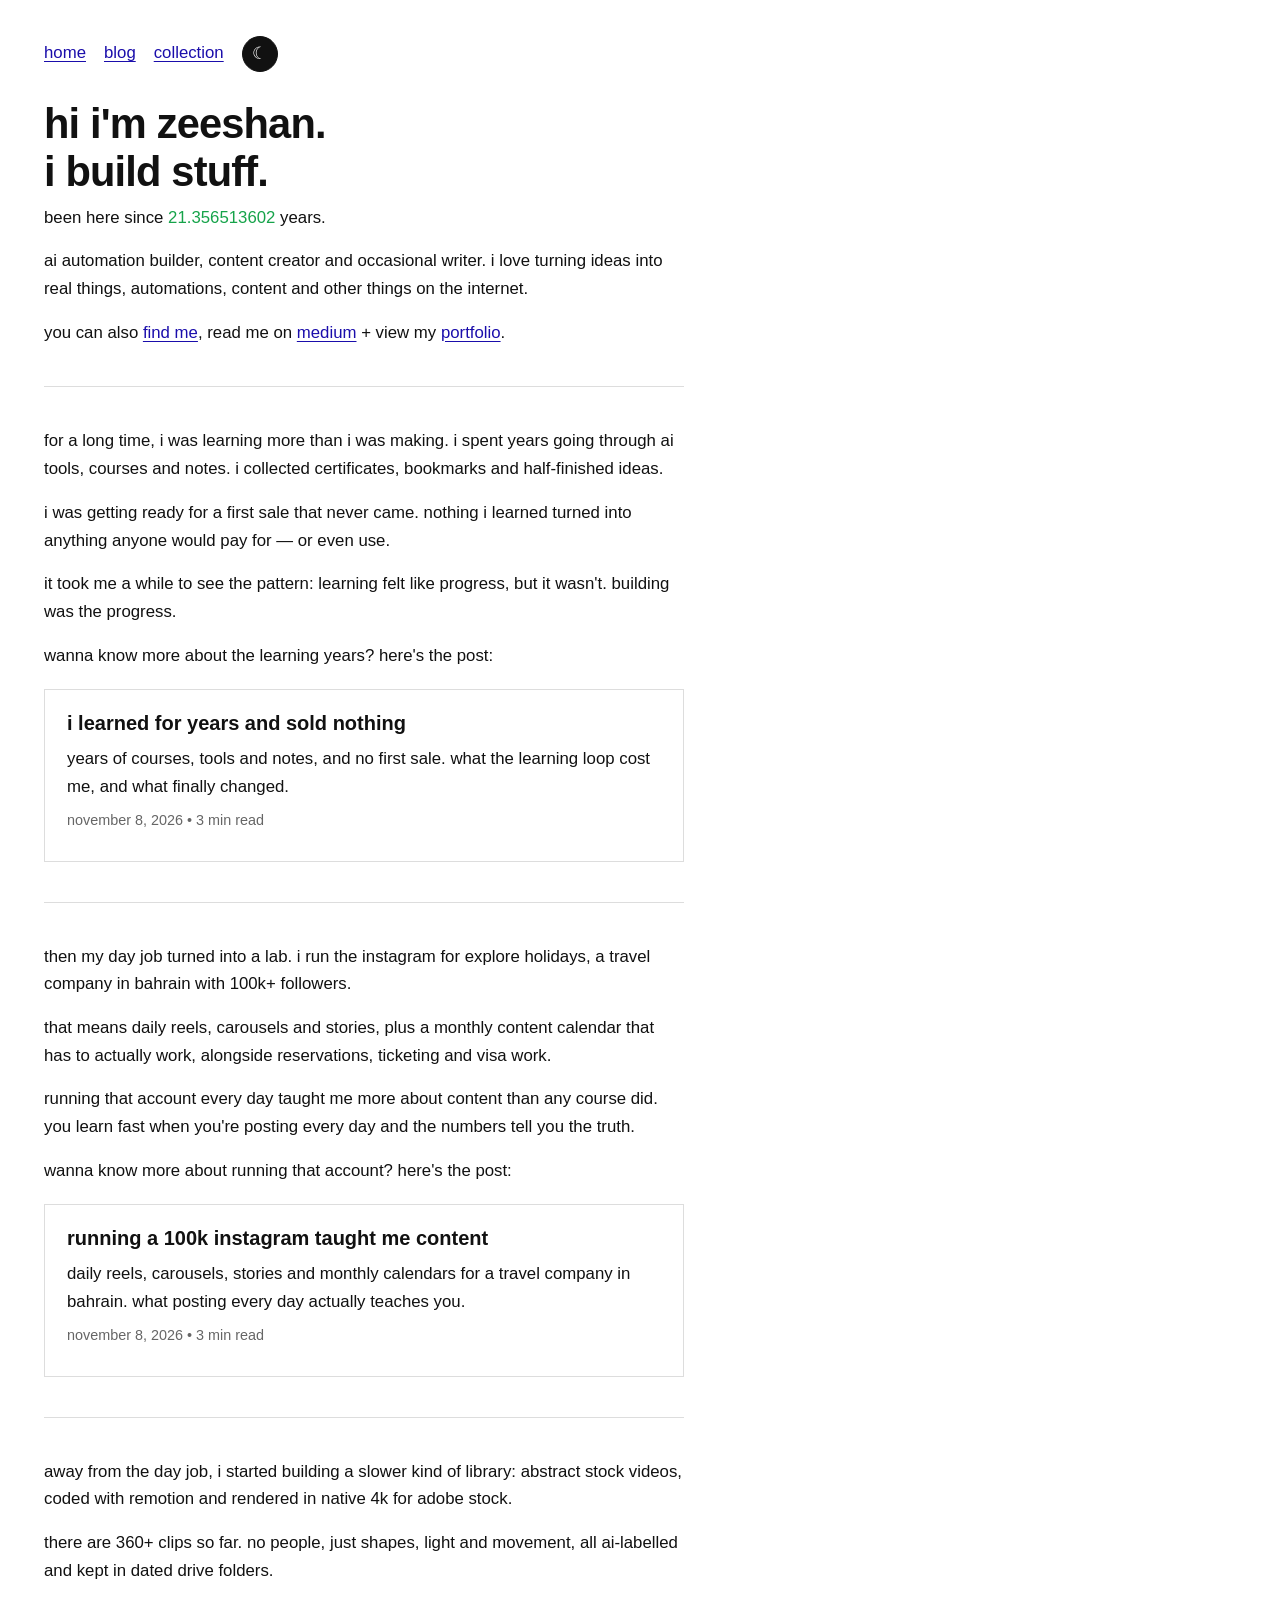
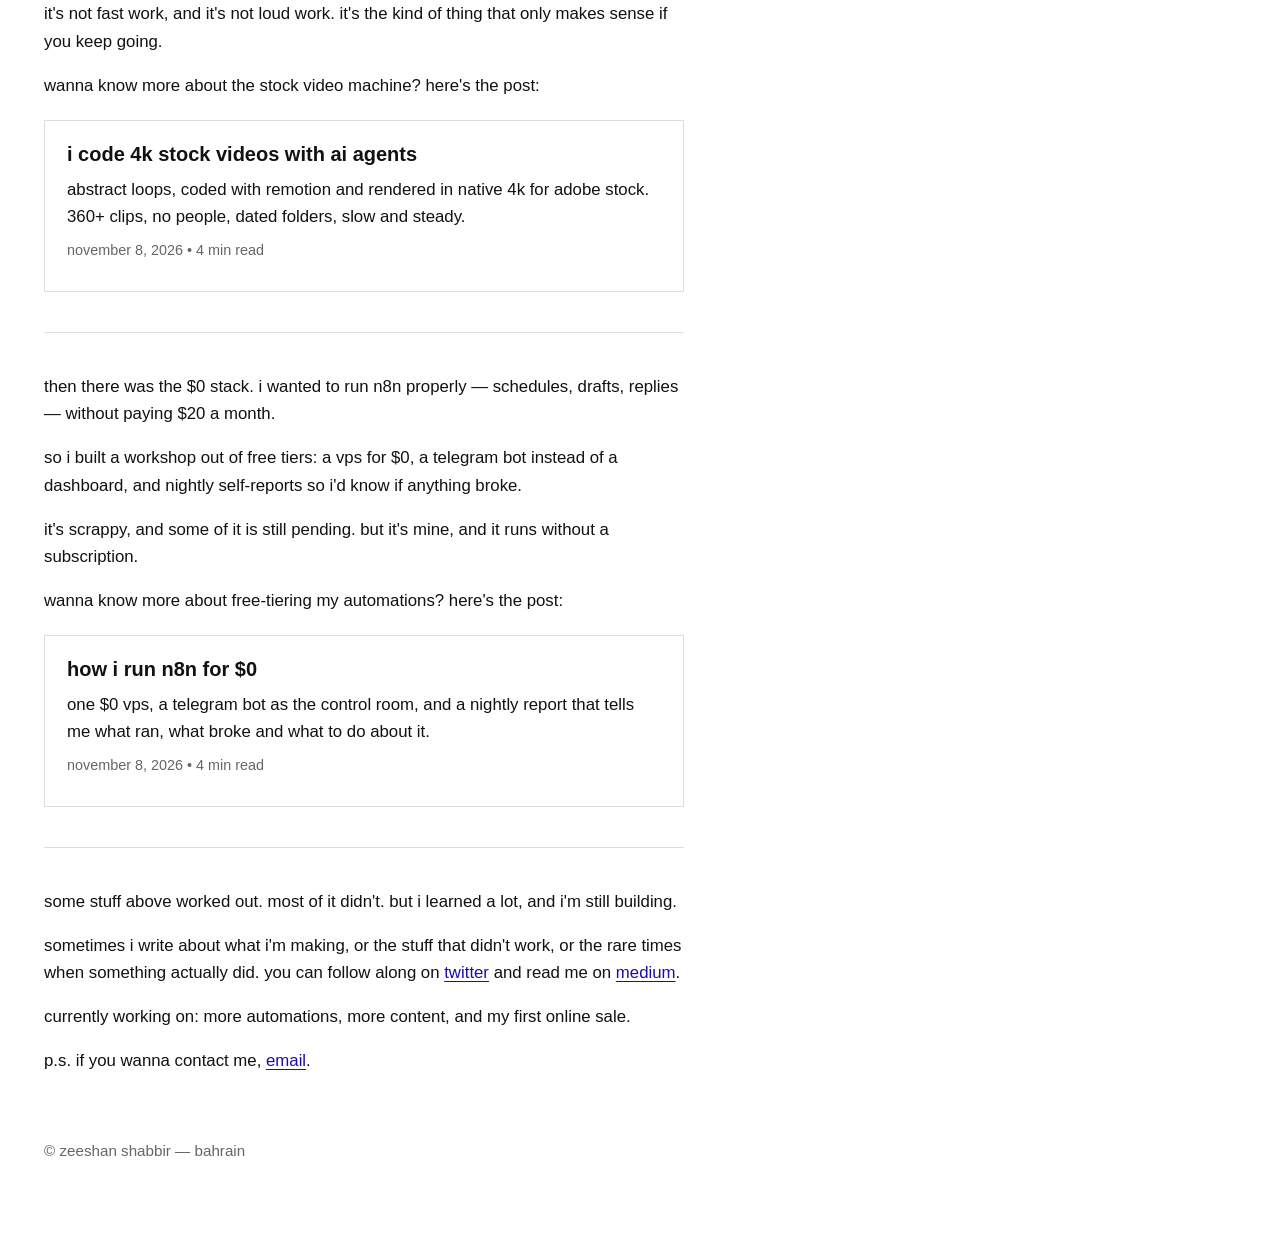
==== commit 76127225: "Restore home $0-stack chapter and birth-date age script The Instagram/Threads removal commit acciden" ====
--- a/index.html
+++ b/index.html
@@ -47,6 +47,16 @@
 <p class="meta">november 8, 2026 &bull; 4 min read</p>
 </a>
 <hr>
+<p>then there was the $0 stack. i wanted to run n8n properly — schedules, drafts, replies — without paying $20 a month.</p>
+<p>so i built a workshop out of free tiers: a vps for $0, a telegram bot instead of a dashboard, and nightly self-reports so i'd know if anything broke.</p>
+<p>it's scrappy, and some of it is still pending. but it's mine, and it runs without a subscription.</p>
+<p>wanna know more about free-tiering my automations? here's the post:</p>
+<a class="card" href="/blog/how-i-run-n8n-for-0/">
+<h2>how i run n8n for $0</h2>
+<p>one $0 vps, a telegram bot as the control room, and a nightly report that tells me what ran, what broke and what to do about it.</p>
+<p class="meta">november 8, 2026 &bull; 4 min read</p>
+</a>
+<hr>
 <p>some stuff above worked out. most of it didn't. but i learned a lot, and i'm still building.</p>
 <p>sometimes i write about what i'm making, or the stuff that didn't work, or the rare times when something actually did. you can follow along on <a href="https://x.com/mzeesx">twitter</a> and read me on <a href="https://mzeesx.medium.com">medium</a>.</p>
 <p>currently working on: more automations, more content, and my first online sale.</p>
@@ -54,9 +64,9 @@
 <footer>&copy; zeeshan shabbir &mdash; bahrain</footer>
 </main>
 <script>
-const start=Date.now();
-function tick(){const years=(Date.now()-start)/31557600000+21.277;document.getElementById('age').textContent=years.toFixed(3);}
-tick();setInterval(tick,50);
+var birth=new Date('2005-07-29T00:00:00');
+function tick(){var y=(Date.now()-birth.getTime())/(1000*60*60*24*365.2425);document.getElementById('age').textContent=y.toFixed(9);}
+tick();setInterval(tick,100);
 </script>
 </body>
 </html>
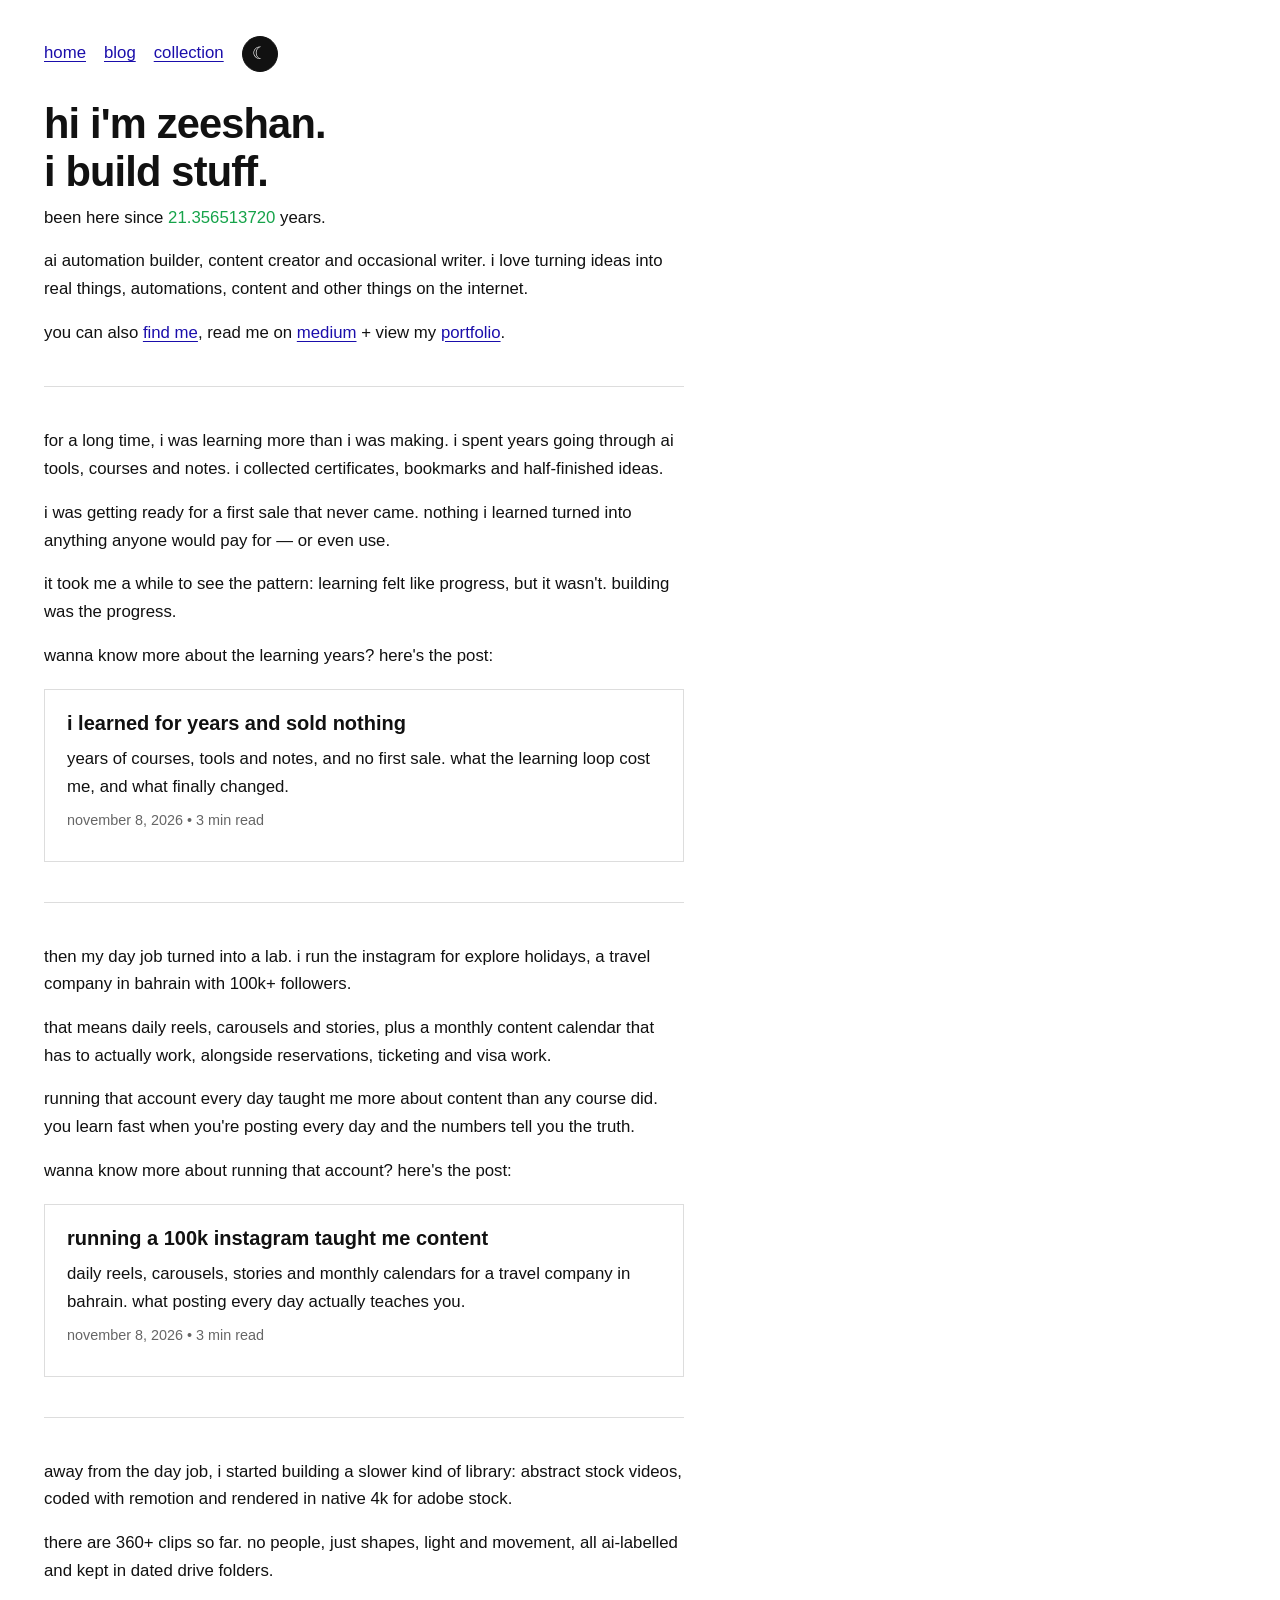
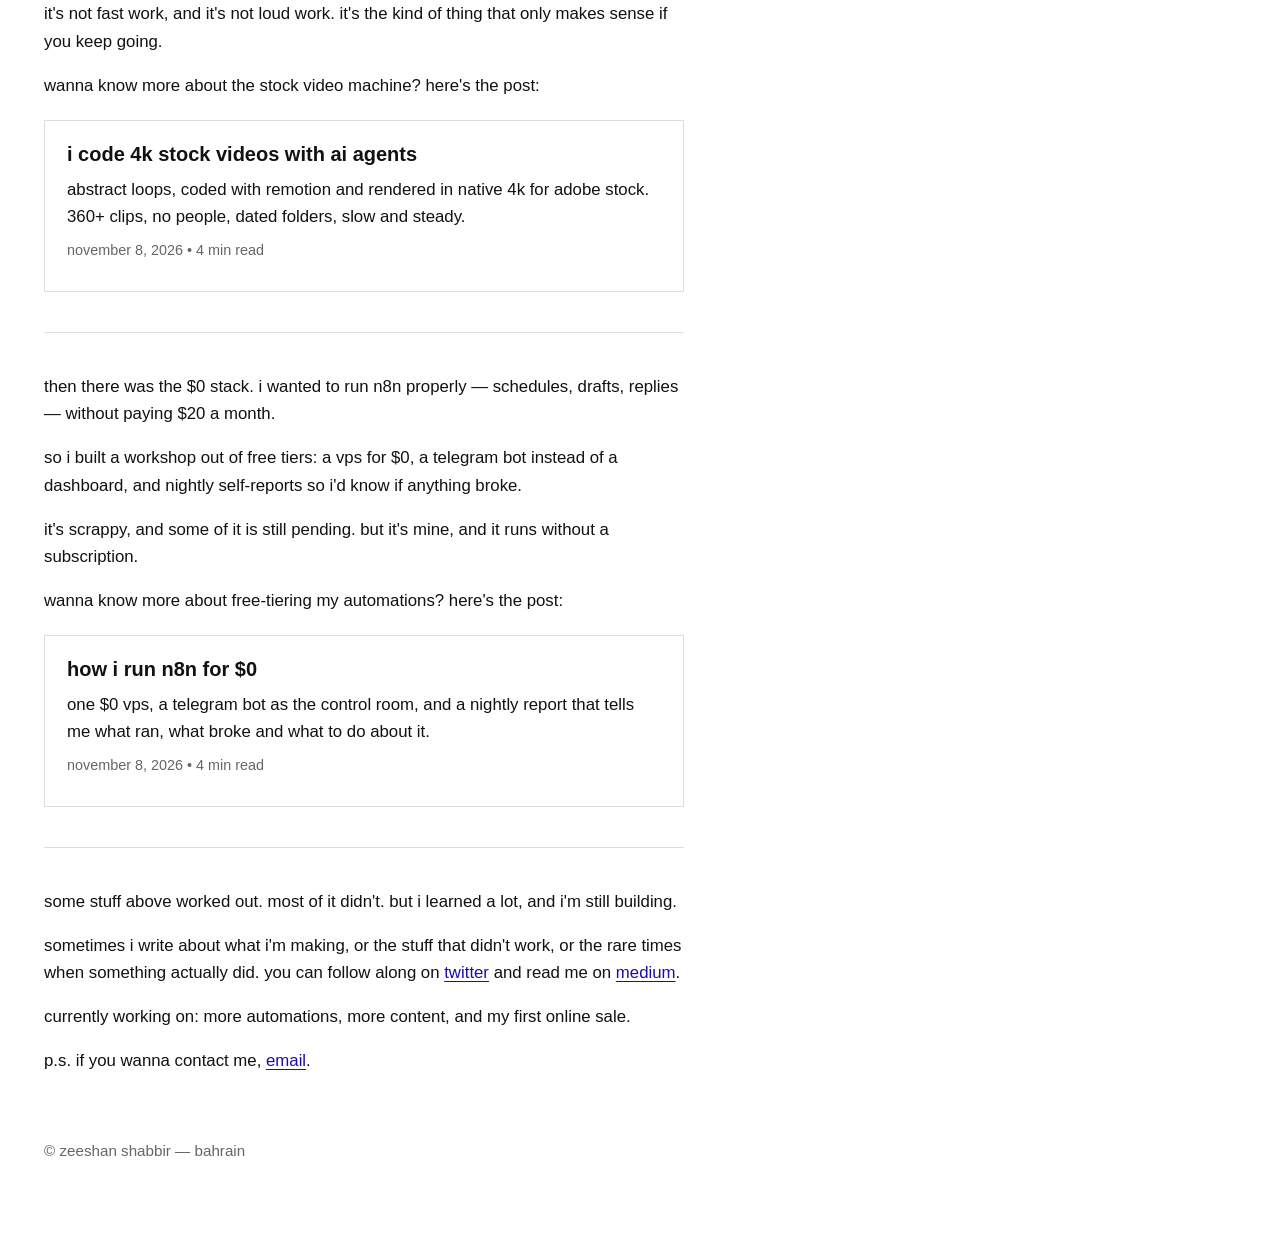
==== commit 5663f72d: "Update home page SEO: title, meta description and Open Graph tags Updated title and meta description" ====
--- a/index.html
+++ b/index.html
@@ -3,8 +3,12 @@
 <head>
 <meta charset="UTF-8">
 <meta name="viewport" content="width=device-width, initial-scale=1.0">
-<title>Zeeshan Shabbir — I build stuff.</title>
-<meta name="description" content="Zeeshan Shabbir — AI automation builder and content creator.">
+<title>Zeeshan Shabbir</title>
+<meta name="description" content=Zeeshan Shabbir — AI automation builder and content creator based in Bahrain. I build stuff: n8n automations, content systems, and 4K AI stock video.">
+  <meta property="og:title" content="Zeeshan Shabbir">
+  <meta property="og:description" content="Zeeshan Shabbir — AI automation builder and content creator based in Bahrain. I build stuff: n8n automations, content systems, and 4K AI stock video.">
+  <meta property="og:type" content="website">
+  <meta property="og:url" content="https://zeeshanshabbir.vercel.app/">
 <link rel="icon" type="image/svg+xml" href="/favicon.svg">
 <link rel="stylesheet" href="/style.css">
 <script src="/theme.js"></script>
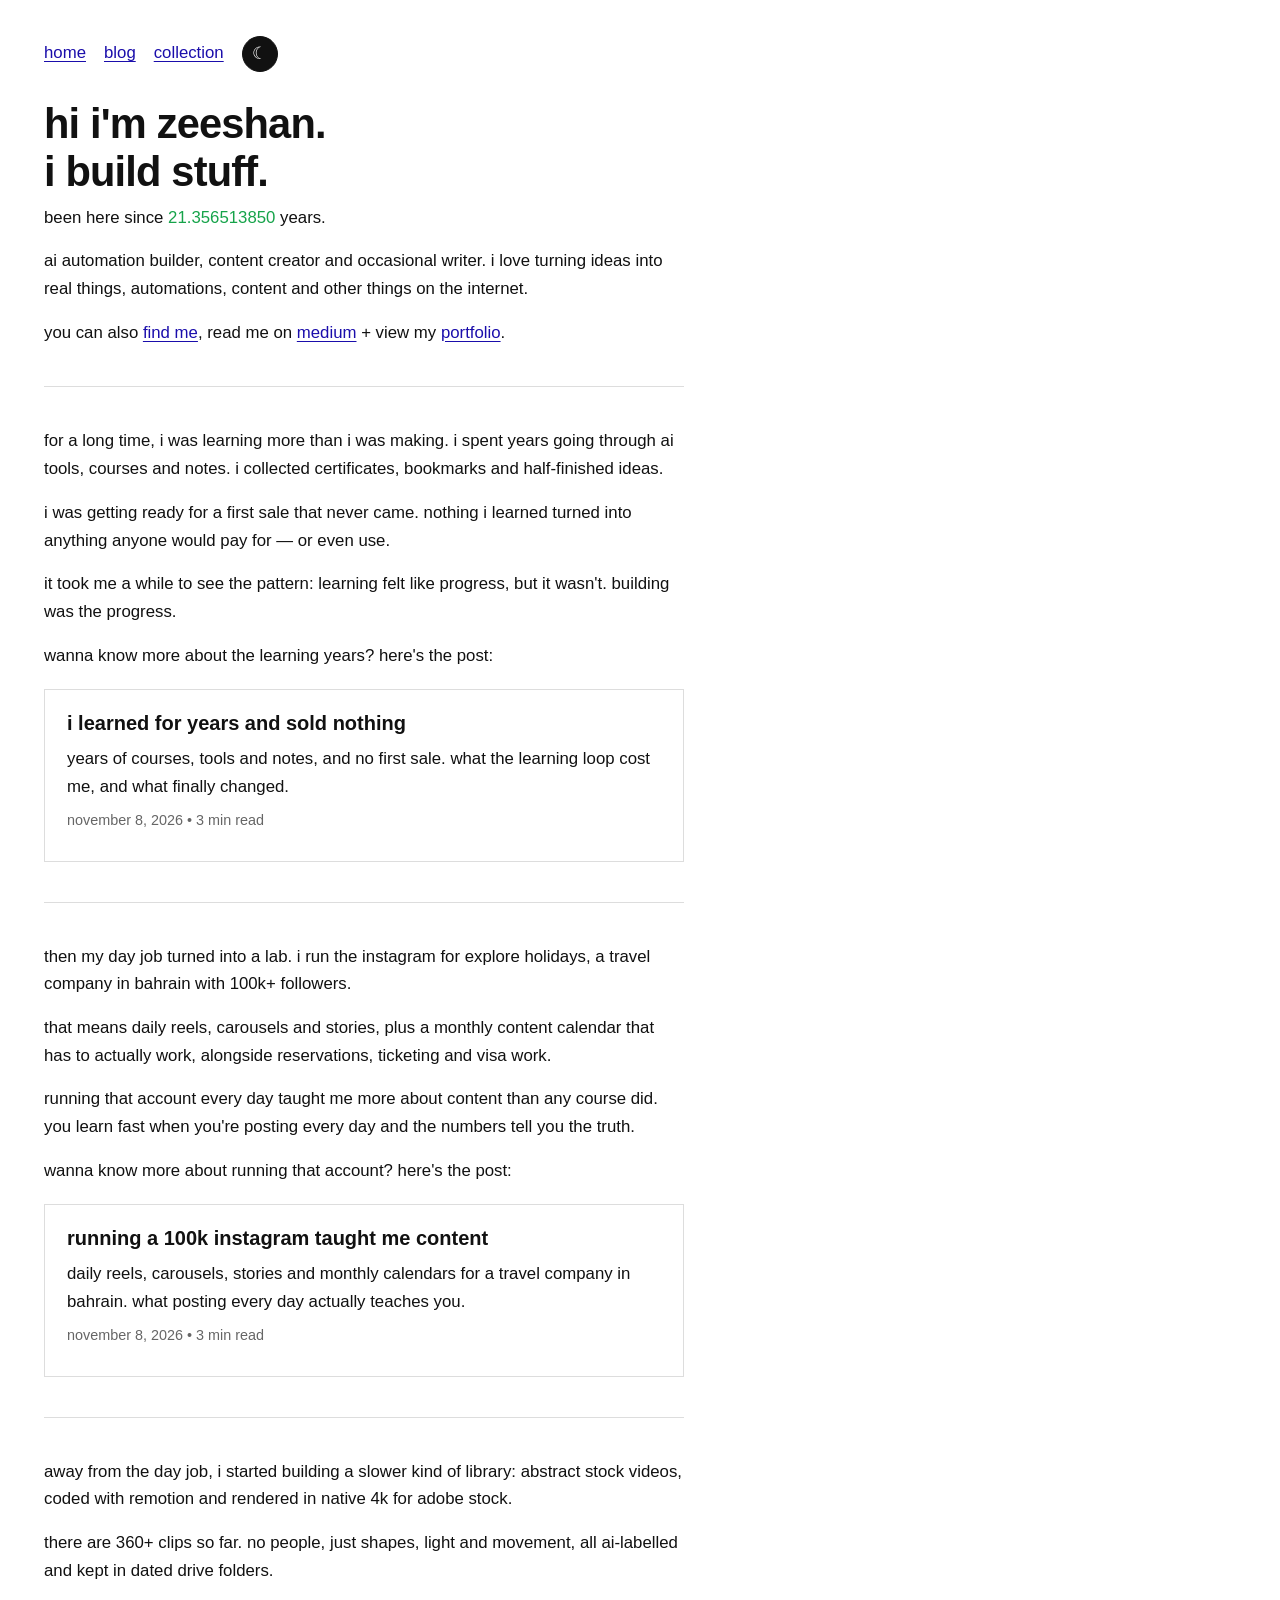
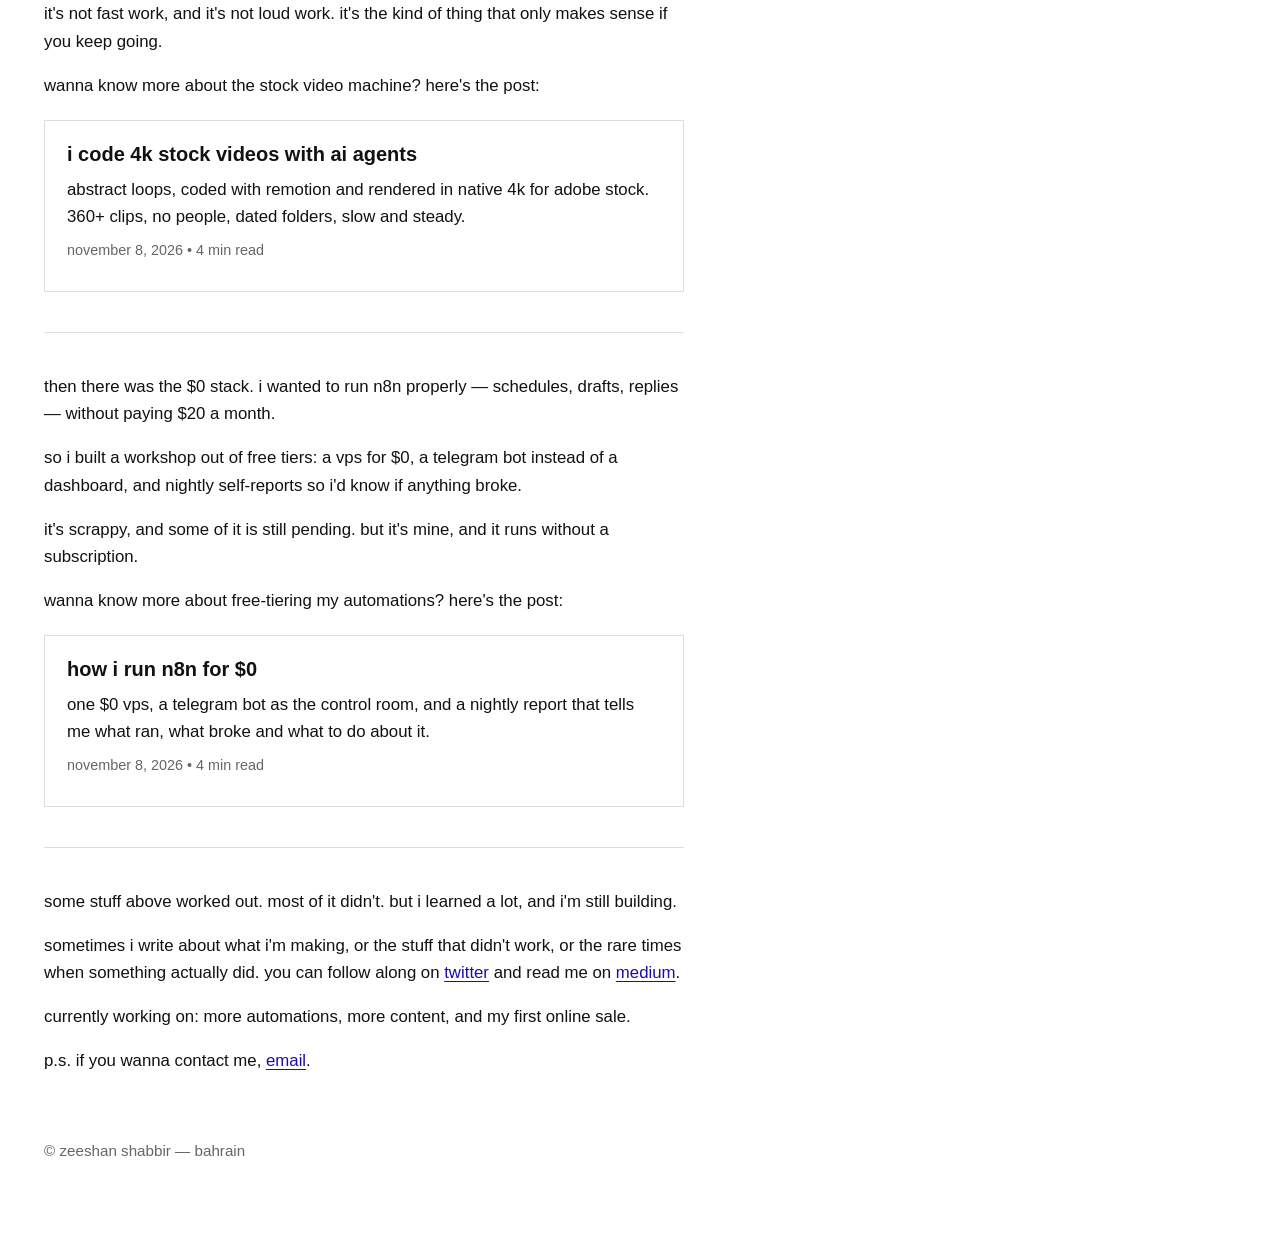
==== commit 622fefa6: "Add favicon links to home page" ====
--- a/index.html
+++ b/index.html
@@ -3,13 +3,14 @@
 <head>
 <meta charset="UTF-8">
 <meta name="viewport" content="width=device-width, initial-scale=1.0">
-<title>Zeeshan Shabbir</title>
-<meta name="description" content=Zeeshan Shabbir — AI automation builder and content creator based in Bahrain. I build stuff: n8n automations, content systems, and 4K AI stock video.">
-  <meta property="og:title" content="Zeeshan Shabbir">
-  <meta property="og:description" content="Zeeshan Shabbir — AI automation builder and content creator based in Bahrain. I build stuff: n8n automations, content systems, and 4K AI stock video.">
-  <meta property="og:type" content="website">
-  <meta property="og:url" content="https://zeeshanshabbir.vercel.app/">
+<title>Zeeshan Shabbir — I build stuff.</title>
+<meta name="description" content="Zeeshan Shabbir — AI automation builder and content creator.">
 <link rel="icon" type="image/svg+xml" href="/favicon.svg">
+  <link rel="icon" href="/favicon.ico" sizes="any">
+  <link rel="icon" type="image/png" sizes="16x16" href="/favicon-16x16.png">
+  <link rel="icon" type="image/png" sizes="32x32" href="/favicon-32x32.png">
+  <link rel="icon" type="image/png" sizes="192x192" href="/android-chrome-192x192.png">
+  <link rel="apple-touch-icon" href="/apple-touch-icon.png">
 <link rel="stylesheet" href="/style.css">
 <script src="/theme.js"></script>
 </head>
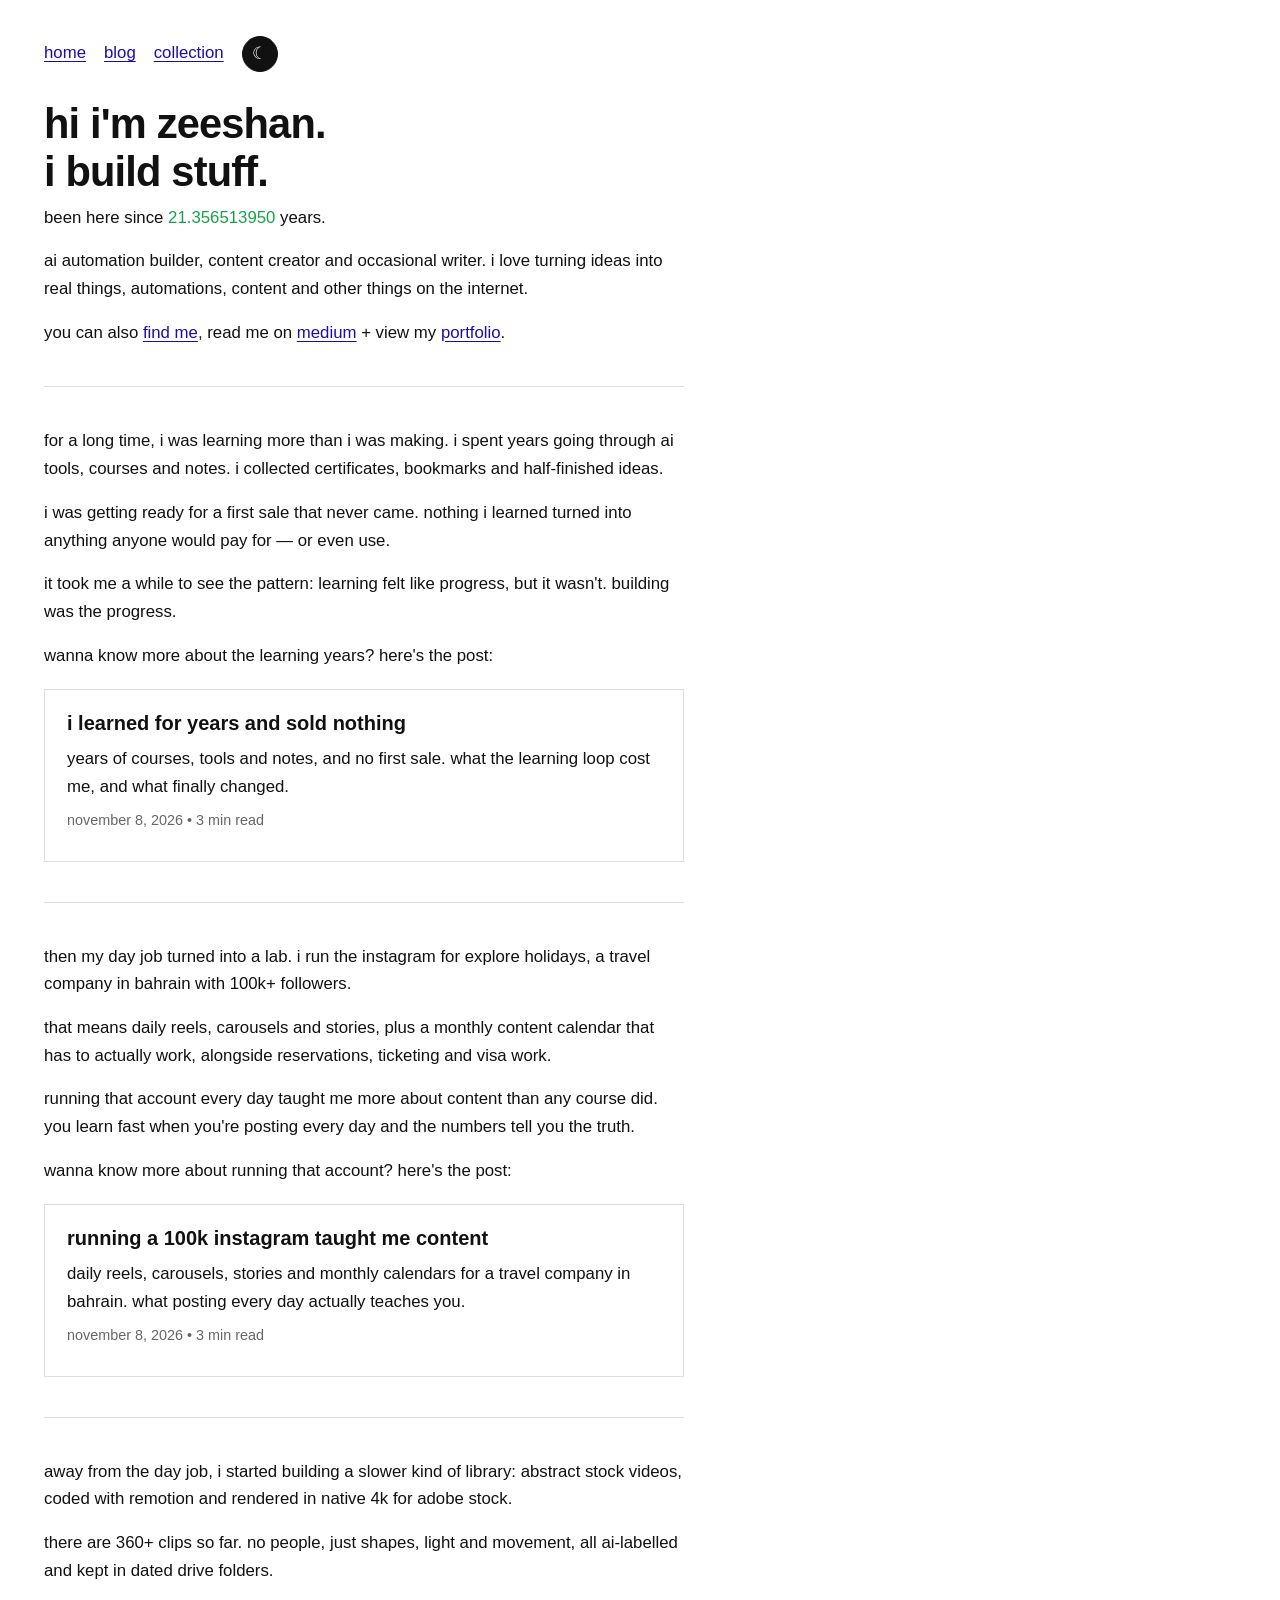
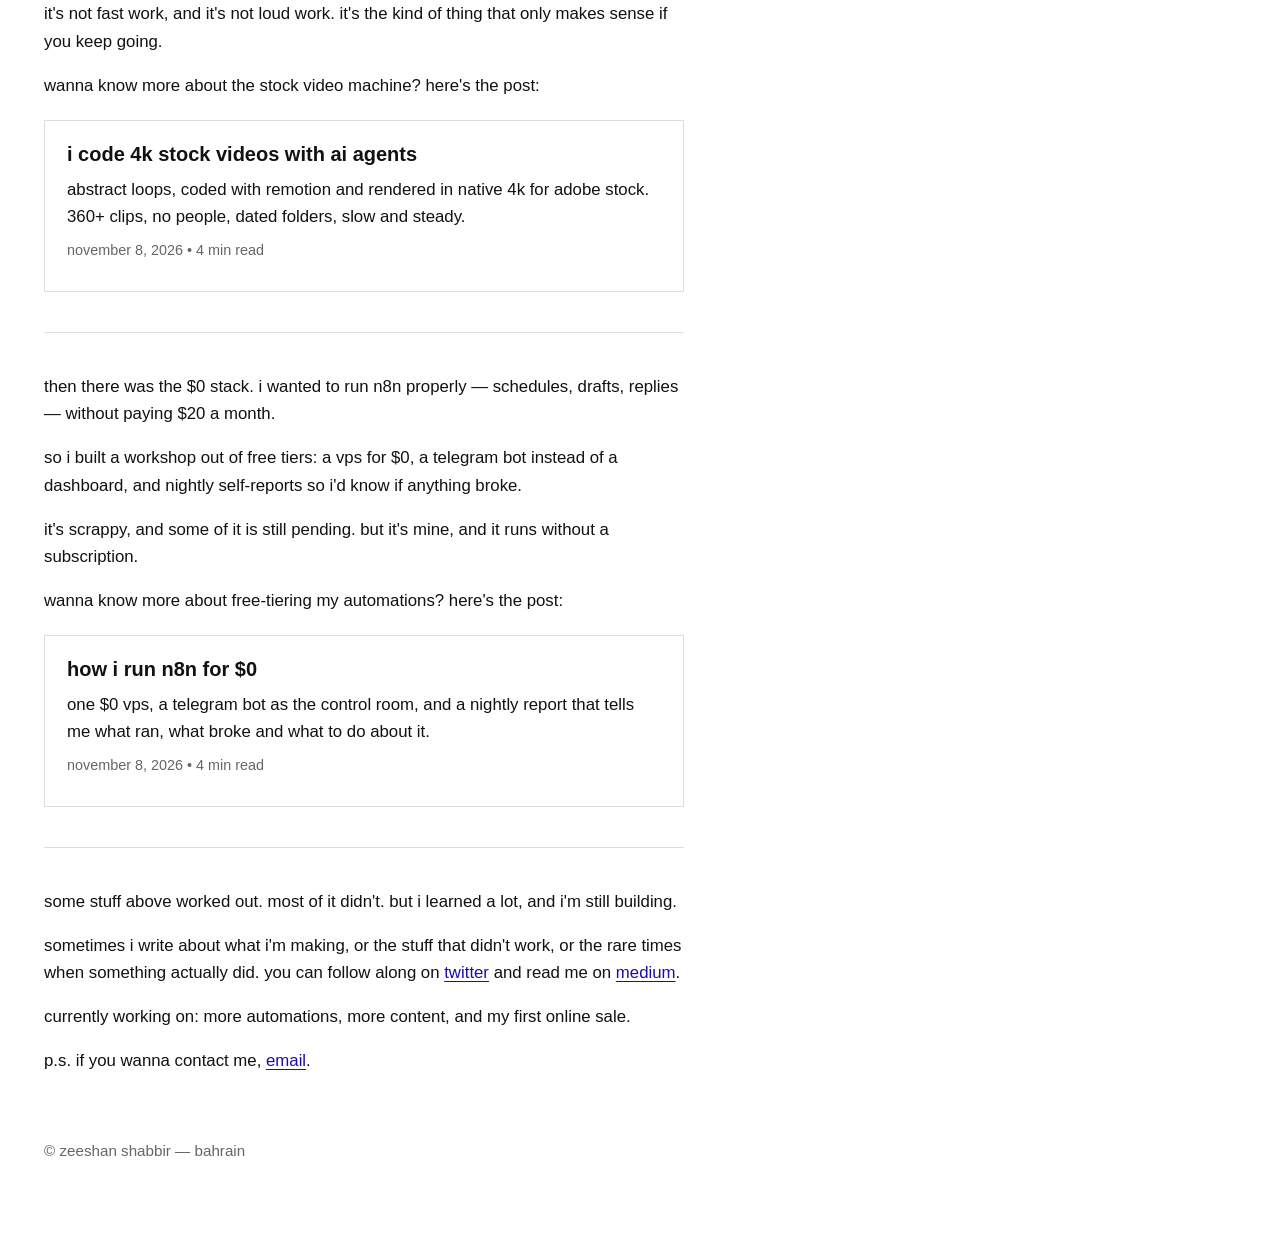
==== commit ebc2715e: "Merge pull request #1 from zeeshanshabbir-ai/zeeshanshabbir-ai-patch-2 Add favicon links to home pag" ====
--- a/index.html
+++ b/index.html
@@ -3,8 +3,12 @@
 <head>
 <meta charset="UTF-8">
 <meta name="viewport" content="width=device-width, initial-scale=1.0">
-<title>Zeeshan Shabbir — I build stuff.</title>
-<meta name="description" content="Zeeshan Shabbir — AI automation builder and content creator.">
+<title>Zeeshan Shabbir</title>
+<meta name="description" content=Zeeshan Shabbir — AI automation builder and content creator based in Bahrain. I build stuff: n8n automations, content systems, and 4K AI stock video.">
+  <meta property="og:title" content="Zeeshan Shabbir">
+  <meta property="og:description" content="Zeeshan Shabbir — AI automation builder and content creator based in Bahrain. I build stuff: n8n automations, content systems, and 4K AI stock video.">
+  <meta property="og:type" content="website">
+  <meta property="og:url" content="https://zeeshanshabbir.vercel.app/">
 <link rel="icon" type="image/svg+xml" href="/favicon.svg">
   <link rel="icon" href="/favicon.ico" sizes="any">
   <link rel="icon" type="image/png" sizes="16x16" href="/favicon-16x16.png">
